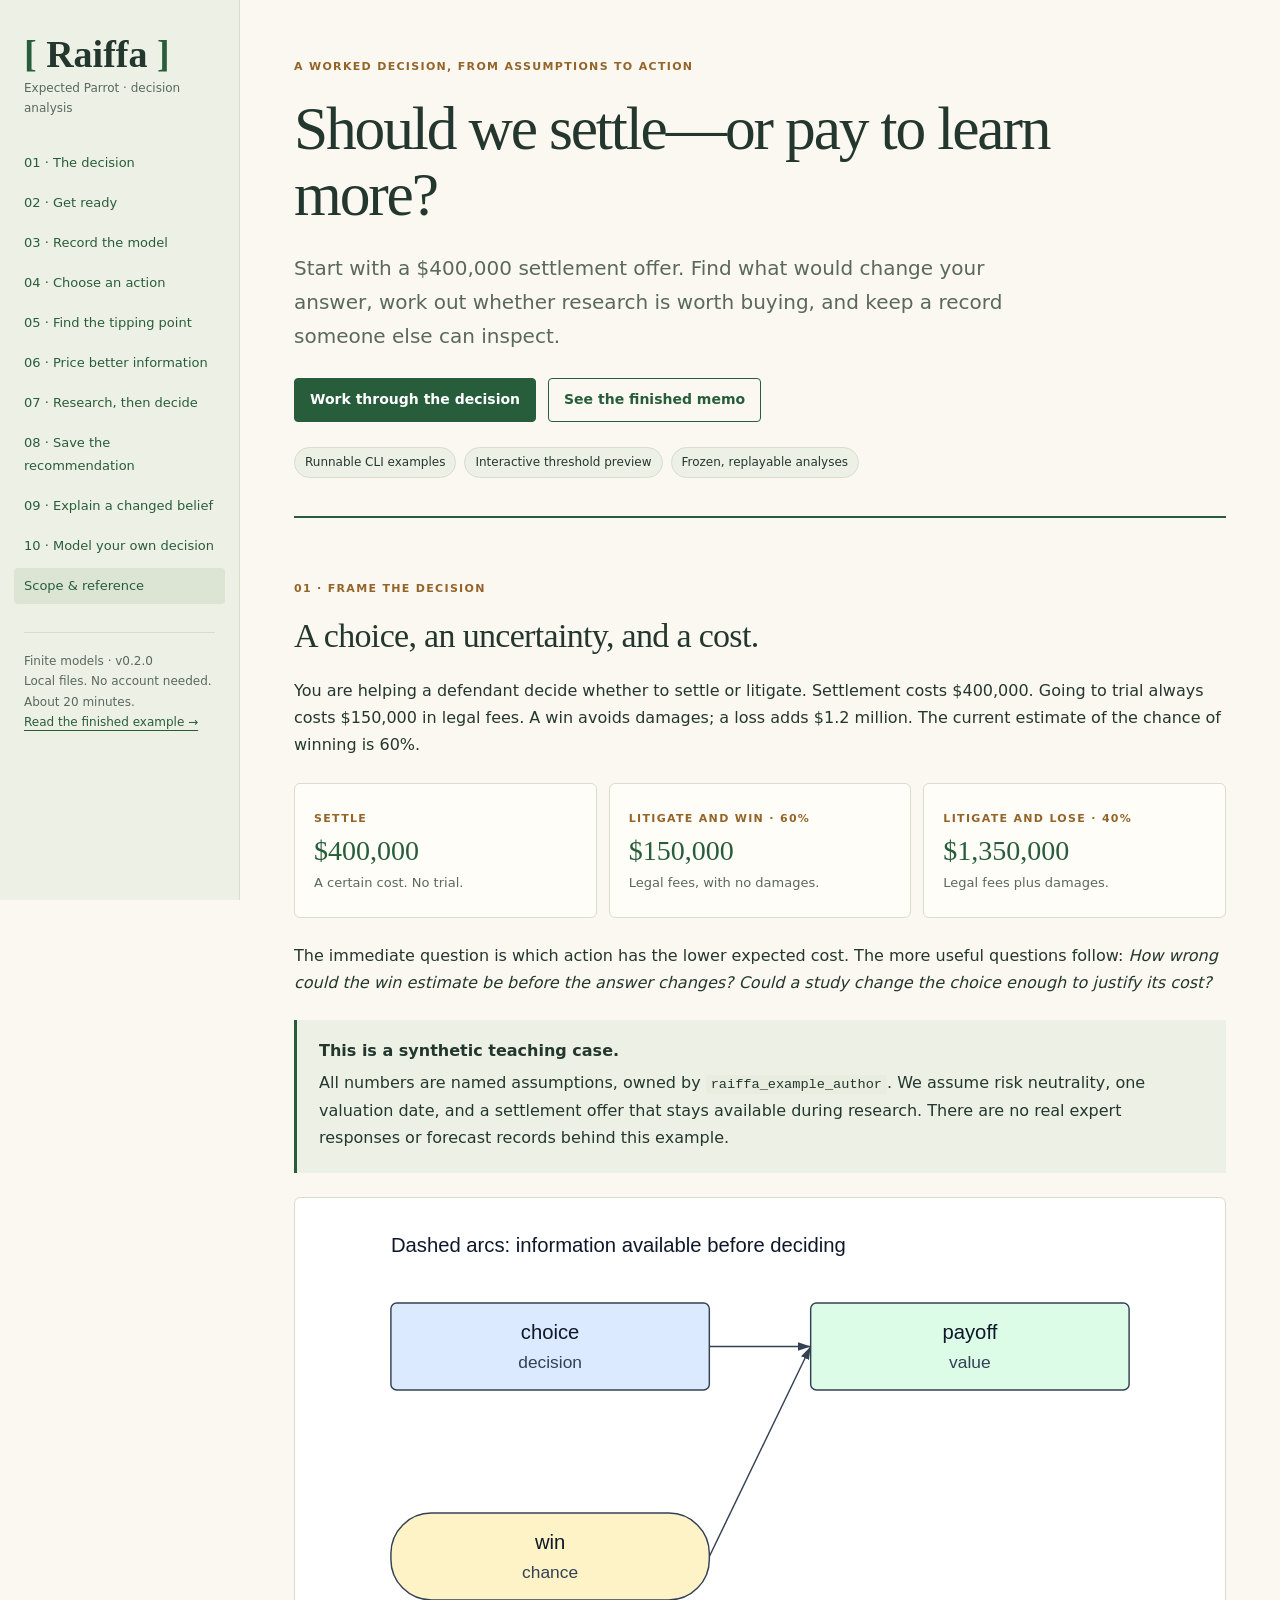
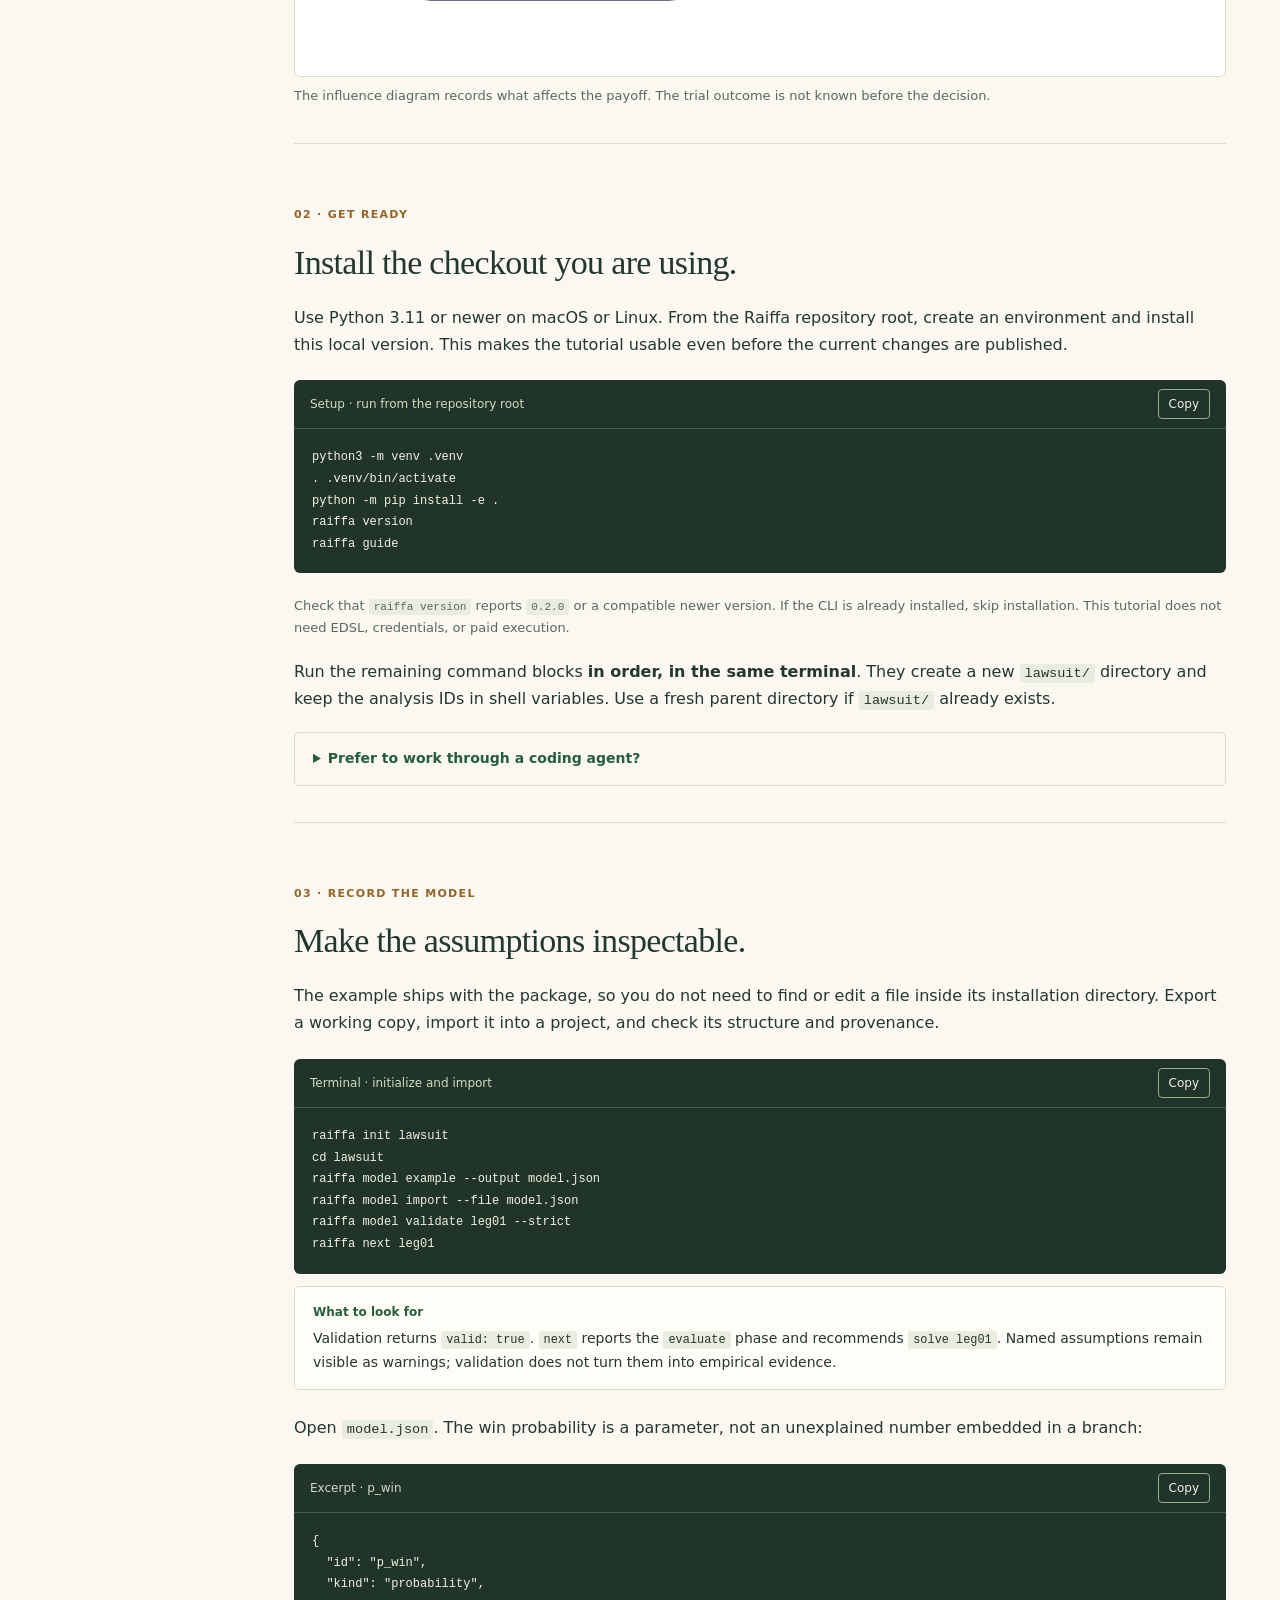
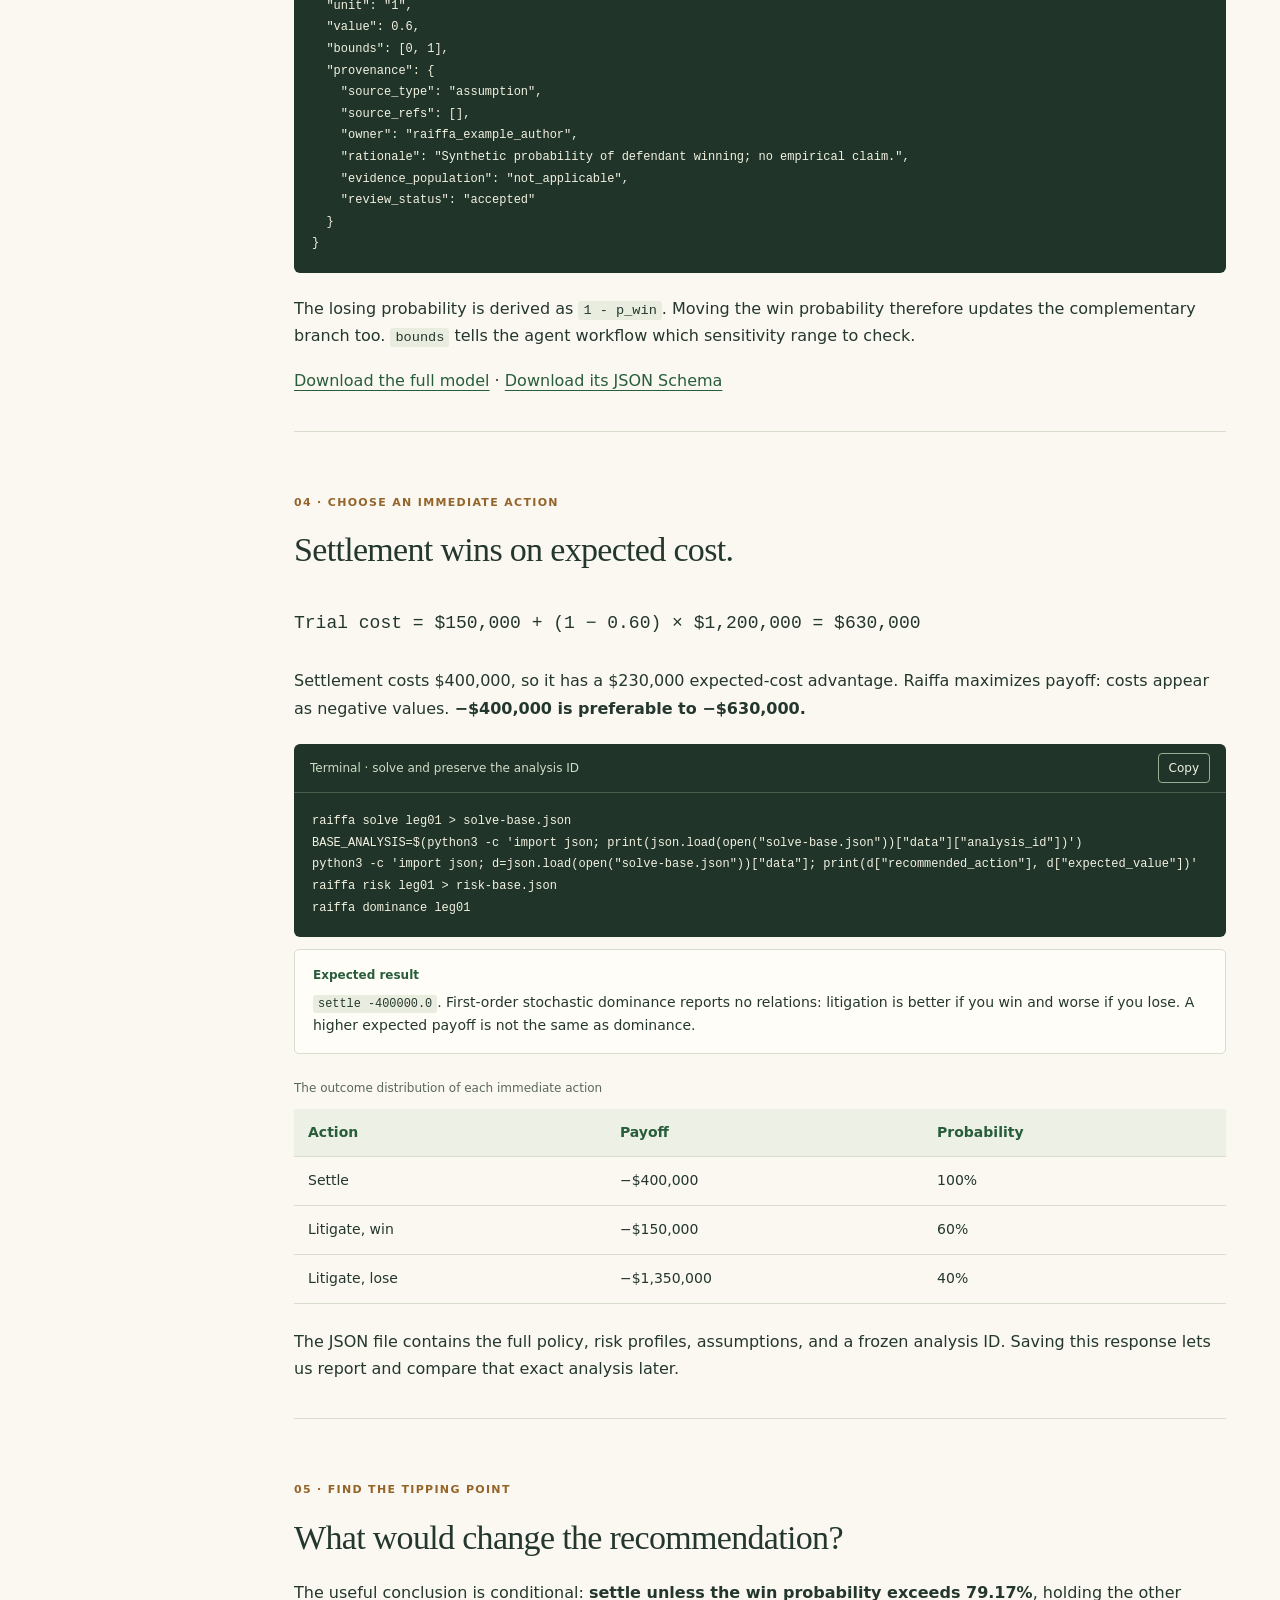
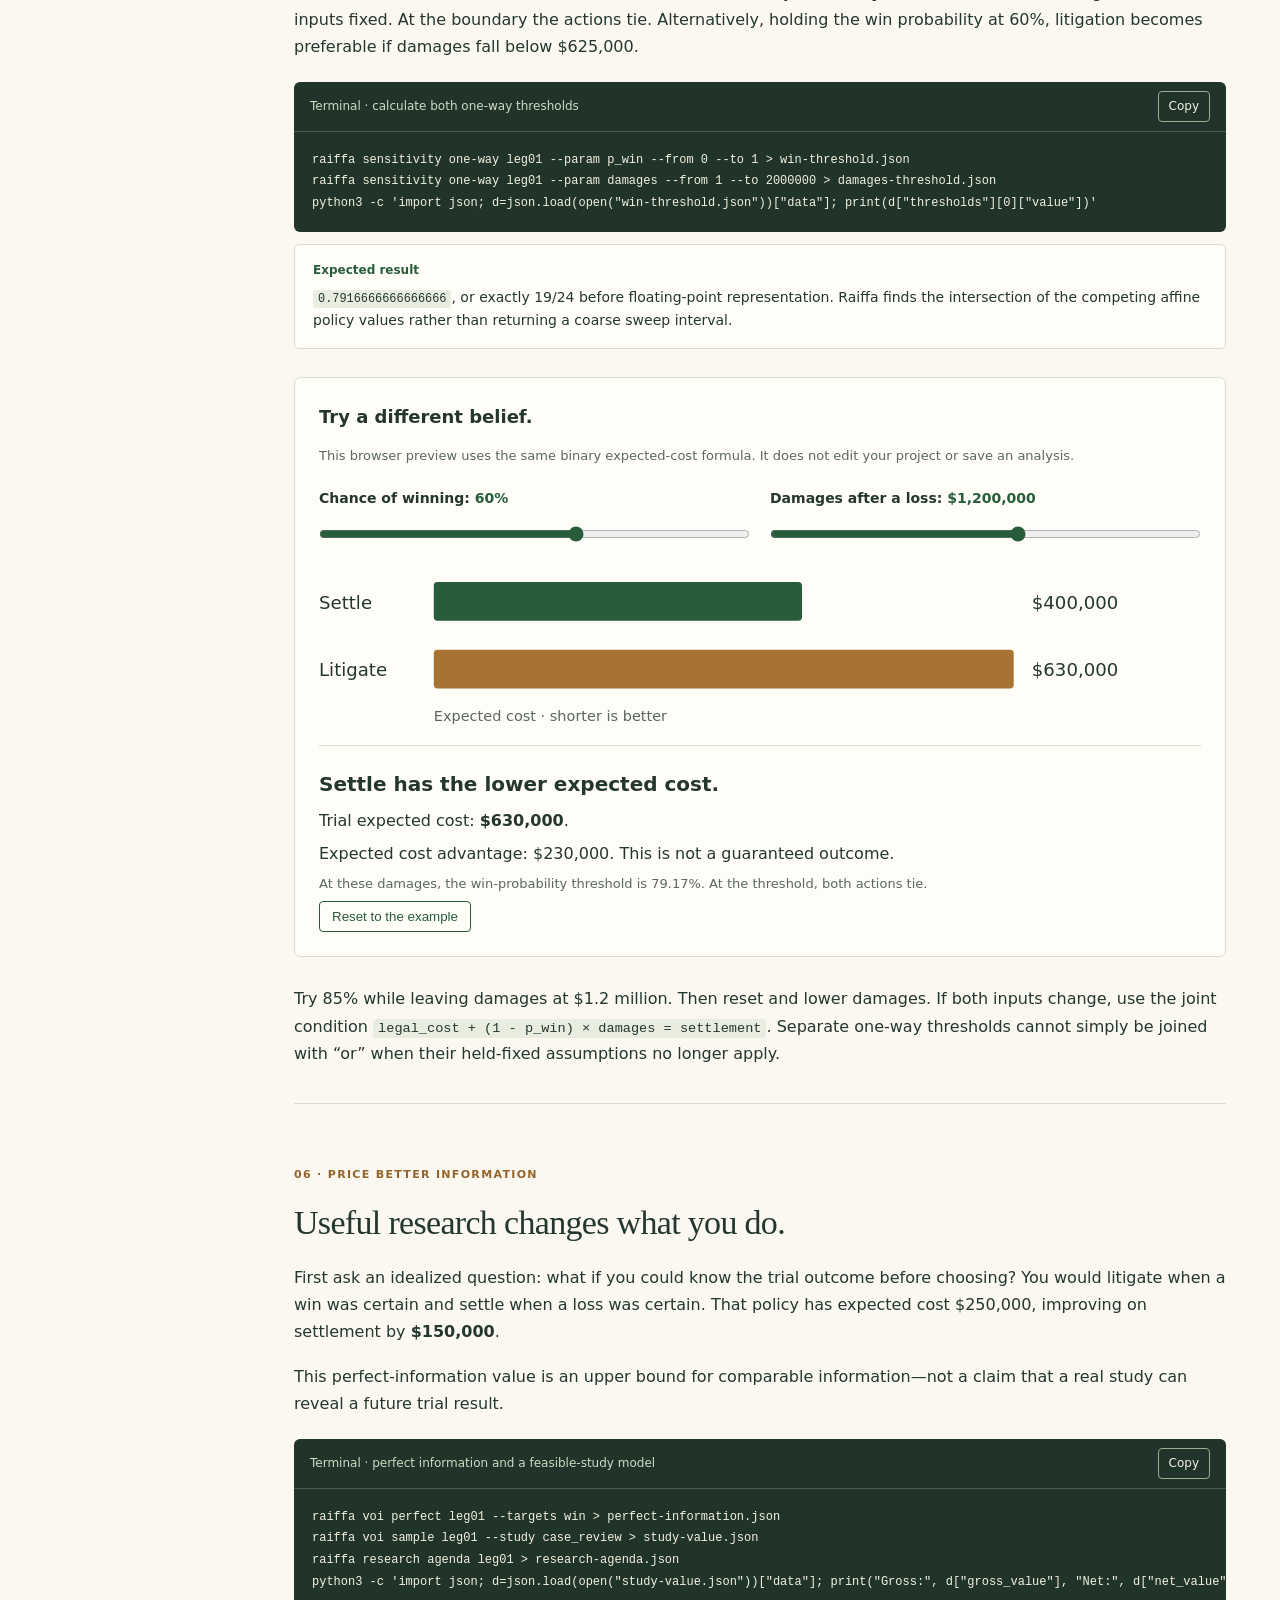
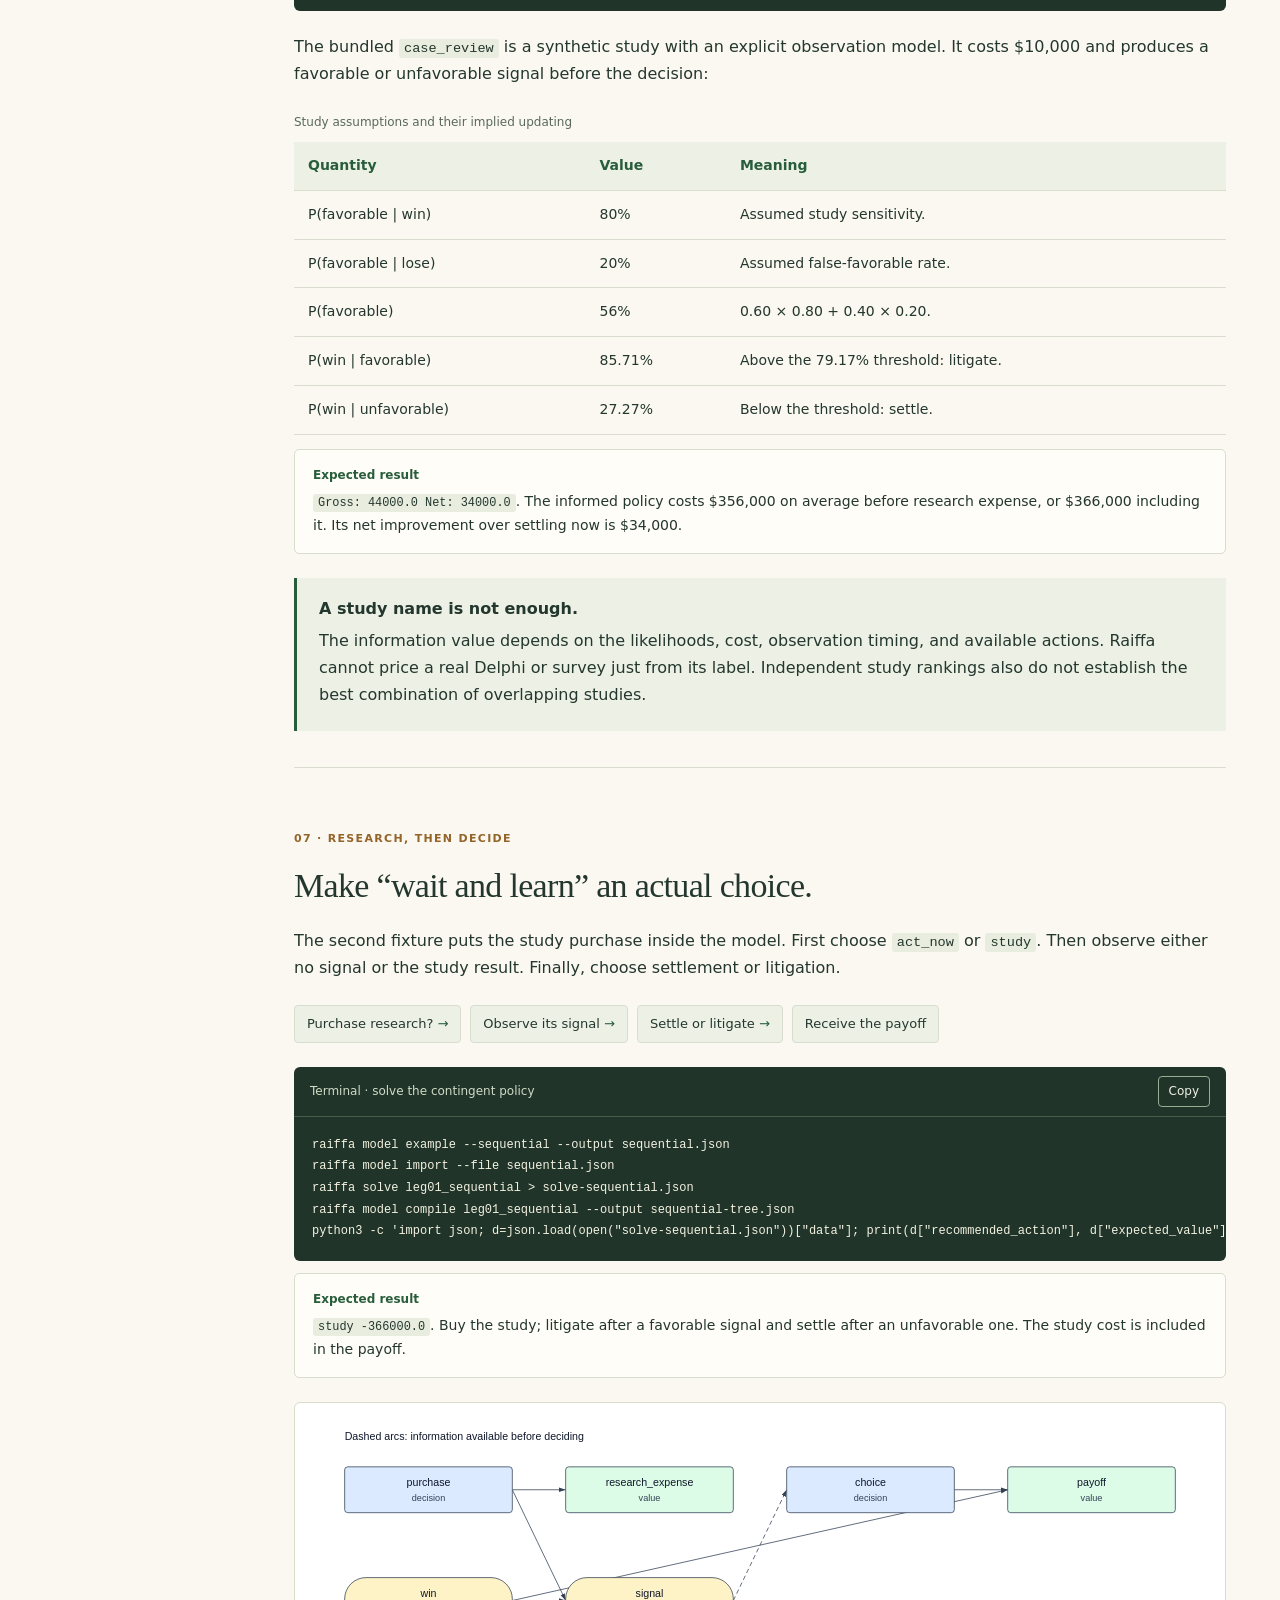
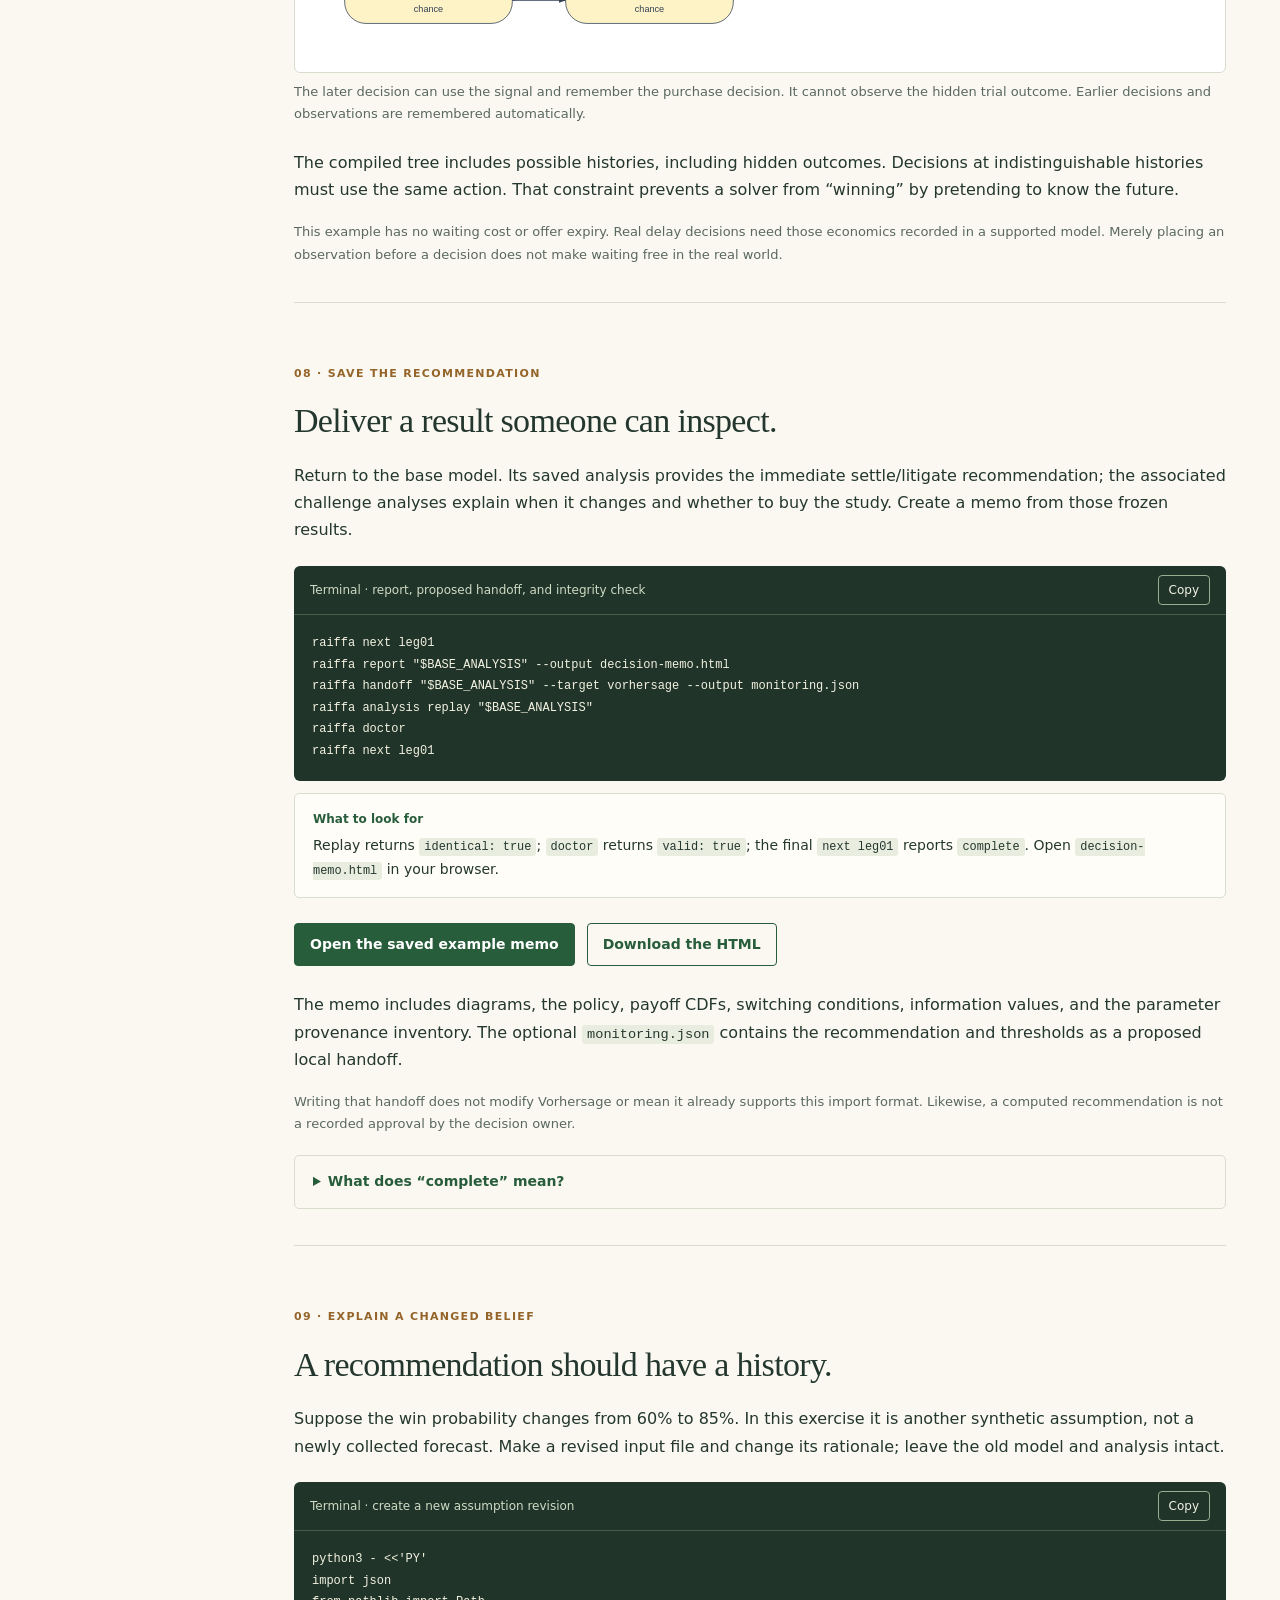
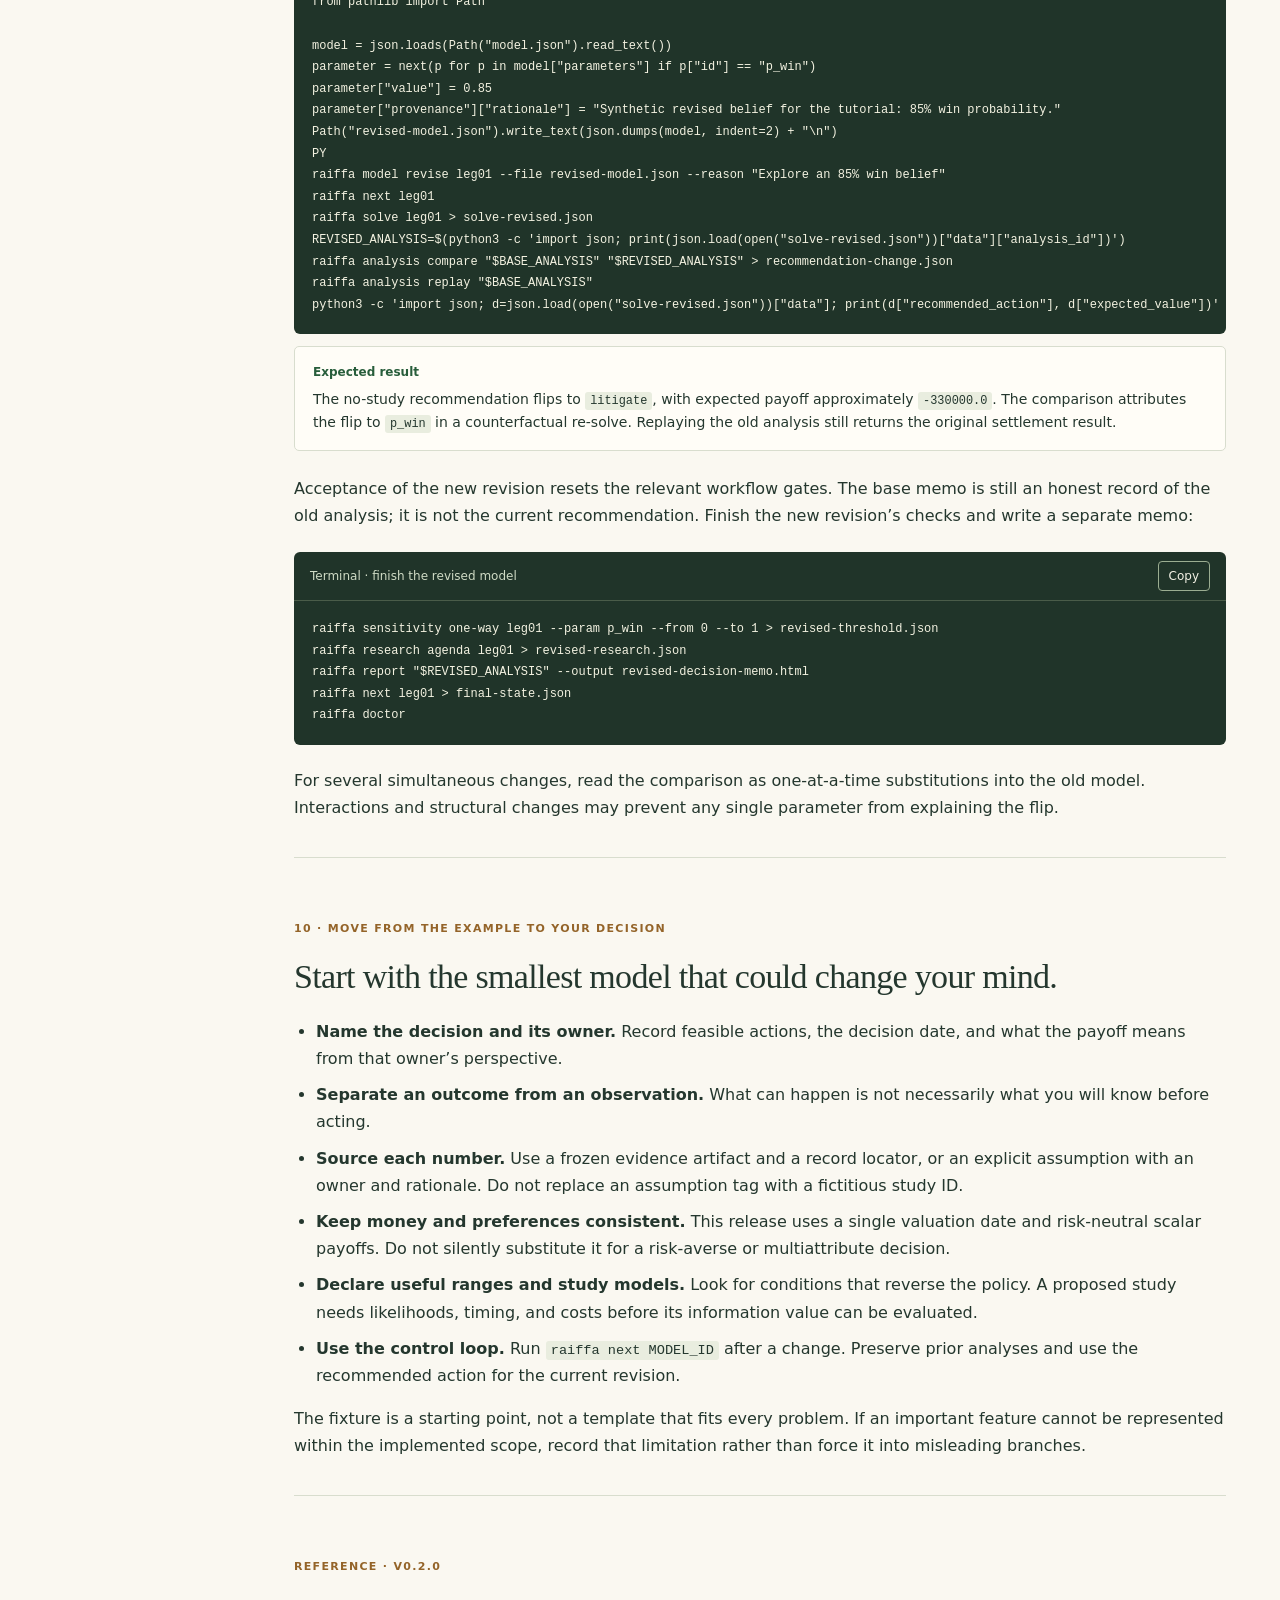
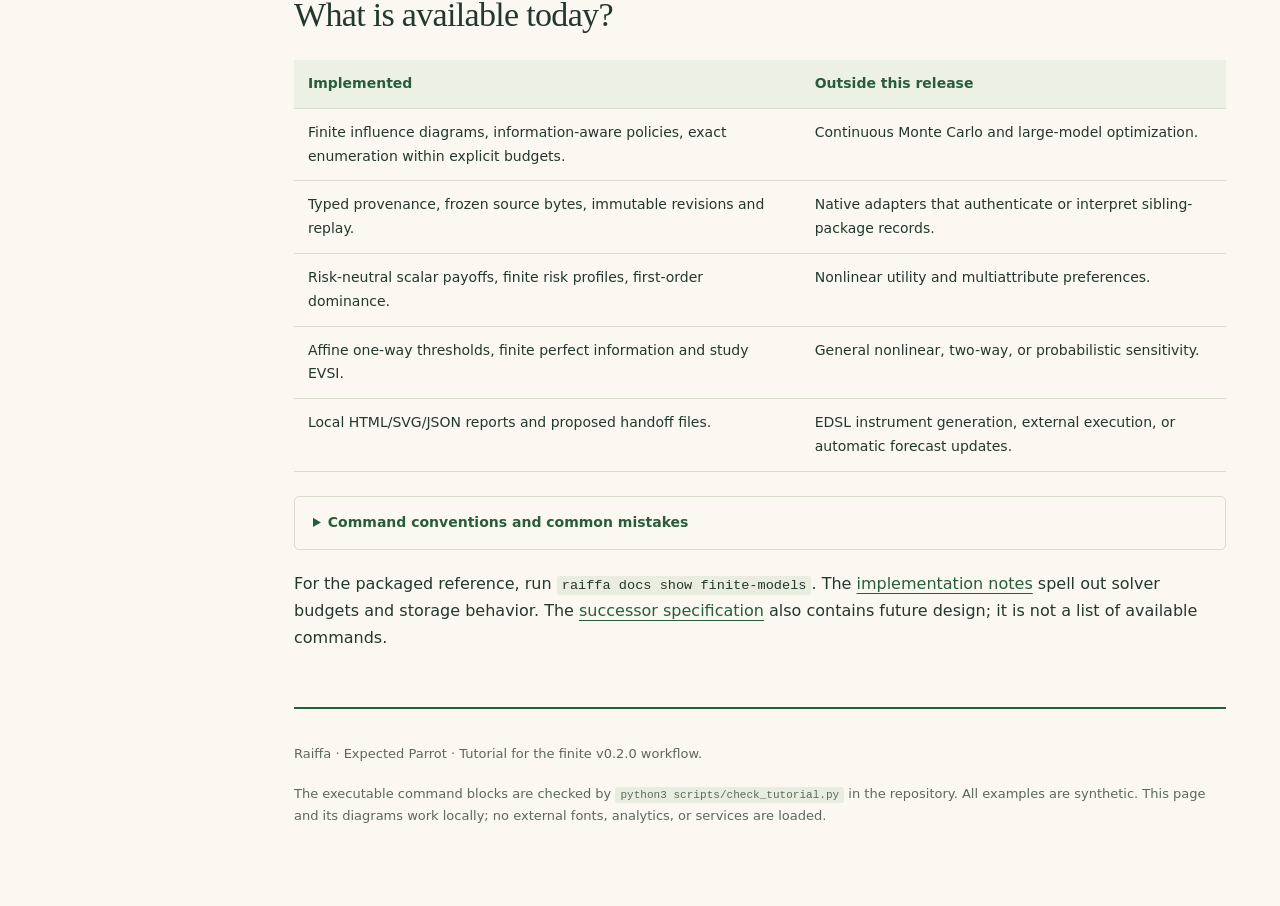
==== docs/index.html @ 4925489b "Add auditable finite decision models and interactive tutorial" ====
<!doctype html>
<html lang="en">
<head>
  <meta charset="utf-8">
  <meta name="viewport" content="width=device-width, initial-scale=1">
  <meta name="description" content="A hands-on Raiffa tutorial: model a settlement decision, find switching thresholds, value a study, and preserve an auditable decision memo.">
  <meta name="color-scheme" content="light">
  <title>Raiffa — From a belief to a defensible decision</title>
  <link rel="stylesheet" href="assets/tutorial.css">
  <script src="assets/tutorial.js" defer></script>
</head>
<body>
<a class="skip" href="#main">Skip to the tutorial</a>
<aside>
  <a class="brand" href="#top"><span>[</span> Raiffa <span>]</span></a>
  <p class="brand-note">Expected Parrot · decision analysis</p>
  <nav aria-label="Tutorial chapters">
    <a href="#case">01 · The decision</a>
    <a href="#setup">02 · Get ready</a>
    <a href="#model">03 · Record the model</a>
    <a href="#solve">04 · Choose an action</a>
    <a href="#threshold">05 · Find the tipping point</a>
    <a href="#research">06 · Price better information</a>
    <a href="#sequence">07 · Research, then decide</a>
    <a href="#memo">08 · Save the recommendation</a>
    <a href="#revise">09 · Explain a changed belief</a>
    <a href="#your-decision">10 · Model your own decision</a>
    <a href="#scope">Scope &amp; reference</a>
  </nav>
  <p class="aside-note">Finite models · v0.2.0<br>Local files. No account needed.<br>About 20 minutes.<br><a href="assets/leg01-decision.html">Read the finished example →</a></p>
</aside>
<main id="main"><article>
  <header id="top">
    <p class="eyebrow">A worked decision, from assumptions to action</p>
    <h1>Should we settle—or pay to learn more?</h1>
    <p class="lede">Start with a $400,000 settlement offer. Find what would change your answer, work out whether research is worth buying, and keep a record someone else can inspect.</p>
    <div class="actions"><a class="primary" href="#case">Work through the decision</a><a href="assets/leg01-decision.html">See the finished memo</a></div>
    <div class="badges"><span>Runnable CLI examples</span><span>Interactive threshold preview</span><span>Frozen, replayable analyses</span></div>
  </header>

  <section id="case">
    <p class="step">01 · Frame the decision</p>
    <h2>A choice, an uncertainty, and a cost.</h2>
    <p>You are helping a defendant decide whether to settle or litigate. Settlement costs $400,000. Going to trial always costs $150,000 in legal fees. A win avoids damages; a loss adds $1.2 million. The current estimate of the chance of winning is 60%.</p>
    <div class="cards">
      <div class="card"><span class="eyebrow">Settle</span><strong class="amount">$400,000</strong><p>A certain cost. No trial.</p></div>
      <div class="card"><span class="eyebrow">Litigate and win · 60%</span><strong class="amount">$150,000</strong><p>Legal fees, with no damages.</p></div>
      <div class="card"><span class="eyebrow">Litigate and lose · 40%</span><strong class="amount">$1,350,000</strong><p>Legal fees plus damages.</p></div>
    </div>
    <p>The immediate question is which action has the lower expected cost. The more useful questions follow: <em>How wrong could the win estimate be before the answer changes? Could a study change the choice enough to justify its cost?</em></p>
    <div class="callout"><strong>This is a synthetic teaching case.</strong><p>All numbers are named assumptions, owned by <code>raiffa_example_author</code>. We assume risk neutrality, one valuation date, and a settlement offer that stays available during research. There are no real expert responses or forecast records behind this example.</p></div>
    <figure><img src="assets/leg01-model.svg" alt="The choice and the uncertain trial outcome both determine the payoff. There is no information arc from the trial outcome into the choice."><figcaption>The influence diagram records what affects the payoff. The trial outcome is not known before the decision.</figcaption></figure>
  </section>

  <section id="setup">
    <p class="step">02 · Get ready</p>
    <h2>Install the checkout you are using.</h2>
    <p>Use Python 3.11 or newer on macOS or Linux. From the Raiffa repository root, create an environment and install this local version. This makes the tutorial usable even before the current changes are published.</p>
    <div class="terminal"><div class="terminal-head"><span>Setup · run from the repository root</span><button class="copy" type="button">Copy</button></div><pre><code>python3 -m venv .venv
. .venv/bin/activate
python -m pip install -e .
raiffa version
raiffa guide</code></pre></div>
    <p class="small">Check that <code>raiffa version</code> reports <code>0.2.0</code> or a compatible newer version. If the CLI is already installed, skip installation. This tutorial does not need EDSL, credentials, or paid execution.</p>
    <p>Run the remaining command blocks <strong>in order, in the same terminal</strong>. They create a new <code>lawsuit/</code> directory and keep the analysis IDs in shell variables. Use a fresh parent directory if <code>lawsuit/</code> already exists.</p>
    <details><summary>Prefer to work through a coding agent?</summary><p>Give the agent this prompt. Keep the walkthrough open to inspect its decisions.</p>
      <div class="terminal"><div class="terminal-head"><span>Agent prompt</span><button class="copy" type="button">Copy</button></div><pre><code>Use this local Raiffa checkout to work through the synthetic LEG-01 tutorial.
Install the package, run raiffa guide, and use raiffa next after each stage.
Use the bundled model example; preserve its named-assumption provenance.
Explain the settlement decision, the win-probability threshold, and the value
of the declared study. Then evaluate the sequential study-purchase model.
Save the decision memo. Change the base win probability to 0.85 in a new
revision, compare the analyses, and replay the old result.
Keep all work local. Do not invent evidence or mark the recommendation as
an approved human decision.</code></pre></div>
    </details>
  </section>

  <section id="model">
    <p class="step">03 · Record the model</p>
    <h2>Make the assumptions inspectable.</h2>
    <p>The example ships with the package, so you do not need to find or edit a file inside its installation directory. Export a working copy, import it into a project, and check its structure and provenance.</p>
    <div class="terminal"><div class="terminal-head"><span>Terminal · initialize and import</span><button class="copy" type="button">Copy</button></div><pre><code data-run="model">raiffa init lawsuit
cd lawsuit
raiffa model example --output model.json
raiffa model import --file model.json
raiffa model validate leg01 --strict
raiffa next leg01</code></pre></div>
    <div class="expected"><strong>What to look for</strong><p>Validation returns <code>valid: true</code>. <code>next</code> reports the <code>evaluate</code> phase and recommends <code>solve leg01</code>. Named assumptions remain visible as warnings; validation does not turn them into empirical evidence.</p></div>
    <p>Open <code>model.json</code>. The win probability is a parameter, not an unexplained number embedded in a branch:</p>
    <div class="terminal"><div class="terminal-head"><span>Excerpt · p_win</span><button class="copy" type="button">Copy</button></div><pre><code>{
  "id": "p_win",
  "kind": "probability",
  "unit": "1",
  "value": 0.6,
  "bounds": [0, 1],
  "provenance": {
    "source_type": "assumption",
    "source_refs": [],
    "owner": "raiffa_example_author",
    "rationale": "Synthetic probability of defendant winning; no empirical claim.",
    "evidence_population": "not_applicable",
    "review_status": "accepted"
  }
}</code></pre></div>
    <p>The losing probability is derived as <code>1 - p_win</code>. Moving the win probability therefore updates the complementary branch too. <code>bounds</code> tells the agent workflow which sensitivity range to check.</p>
    <p><a href="assets/leg01-model.json" download>Download the full model</a> · <a href="assets/model-2.0.schema.json" download>Download its JSON Schema</a></p>
  </section>

  <section id="solve">
    <p class="step">04 · Choose an immediate action</p>
    <h2>Settlement wins on expected cost.</h2>
    <div class="formula">Trial cost = $150,000 + (1 − 0.60) × $1,200,000 = $630,000</div>
    <p>Settlement costs $400,000, so it has a $230,000 expected-cost advantage. Raiffa maximizes payoff: costs appear as negative values. <strong>−$400,000 is preferable to −$630,000.</strong></p>
    <div class="terminal"><div class="terminal-head"><span>Terminal · solve and preserve the analysis ID</span><button class="copy" type="button">Copy</button></div><pre><code data-run="solve">raiffa solve leg01 &gt; solve-base.json
BASE_ANALYSIS=$(python3 -c 'import json; print(json.load(open("solve-base.json"))["data"]["analysis_id"])')
python3 -c 'import json; d=json.load(open("solve-base.json"))["data"]; print(d["recommended_action"], d["expected_value"])'
raiffa risk leg01 &gt; risk-base.json
raiffa dominance leg01</code></pre></div>
    <div class="expected"><strong>Expected result</strong><p><code>settle -400000.0</code>. First-order stochastic dominance reports no relations: litigation is better if you win and worse if you lose. A higher expected payoff is not the same as dominance.</p></div>
    <div class="table-wrap"><table><caption>The outcome distribution of each immediate action</caption><thead><tr><th>Action</th><th>Payoff</th><th>Probability</th></tr></thead><tbody><tr><td>Settle</td><td>−$400,000</td><td>100%</td></tr><tr><td>Litigate, win</td><td>−$150,000</td><td>60%</td></tr><tr><td>Litigate, lose</td><td>−$1,350,000</td><td>40%</td></tr></tbody></table></div>
    <p>The JSON file contains the full policy, risk profiles, assumptions, and a frozen analysis ID. Saving this response lets us report and compare that exact analysis later.</p>
  </section>

  <section id="threshold">
    <p class="step">05 · Find the tipping point</p>
    <h2>What would change the recommendation?</h2>
    <p>The useful conclusion is conditional: <strong>settle unless the win probability exceeds 79.17%</strong>, holding the other inputs fixed. At the boundary the actions tie. Alternatively, holding the win probability at 60%, litigation becomes preferable if damages fall below $625,000.</p>
    <div class="terminal"><div class="terminal-head"><span>Terminal · calculate both one-way thresholds</span><button class="copy" type="button">Copy</button></div><pre><code data-run="threshold">raiffa sensitivity one-way leg01 --param p_win --from 0 --to 1 &gt; win-threshold.json
raiffa sensitivity one-way leg01 --param damages --from 1 --to 2000000 &gt; damages-threshold.json
python3 -c 'import json; d=json.load(open("win-threshold.json"))["data"]; print(d["thresholds"][0]["value"])'</code></pre></div>
    <div class="expected"><strong>Expected result</strong><p><code>0.7916666666666666</code>, or exactly 19/24 before floating-point representation. Raiffa finds the intersection of the competing affine policy values rather than returning a coarse sweep interval.</p></div>
    <div class="lab" aria-labelledby="lab-title">
      <h3 id="lab-title">Try a different belief.</h3><p class="small">This browser preview uses the same binary expected-cost formula. It does not edit your project or save an analysis.</p>
      <div class="controls">
        <div class="control"><label for="win-probability">Chance of winning: <output id="probability-value" for="win-probability">60%</output></label><input id="win-probability" type="range" min="0" max="100" step="1" value="60"></div>
        <div class="control"><label for="damages">Damages after a loss: <output id="damages-value" for="damages">$1,200,000</output></label><input id="damages" type="range" min="100" max="2000" step="25" value="1200"></div>
      </div>
      <svg class="mini-chart" viewBox="0 0 730 130" role="img" aria-label="Expected costs of settlement and litigation">
        <text x="0" y="32" fill="#24372e" font-size="15">Settle</text><rect id="settle-bar" x="95" y="10" width="304.762" height="32" rx="3" fill="#285d3b"></rect><text x="590" y="32" fill="#24372e" font-size="15">$400,000</text>
        <text x="0" y="88" fill="#24372e" font-size="15">Litigate</text><rect id="trial-bar" x="95" y="66" width="480" height="32" rx="3" fill="#a67332"></rect><text id="trial-bar-label" x="590" y="88" fill="#24372e" font-size="15">$630,000</text>
        <text x="95" y="125" fill="#5a685e" font-size="12">Expected cost · shorter is better</text>
      </svg>
      <div class="lab-result" aria-live="polite"><p class="recommendation" id="live-recommendation">Settle has the lower expected cost.</p><p>Trial expected cost: <strong id="trial-cost">$630,000</strong>.</p><p id="live-gap">Expected cost advantage: $230,000. This is not a guaranteed outcome.</p><p class="small" id="live-threshold">At these damages, the win-probability threshold is 79.17%.</p></div>
      <button class="reset" id="reset-comparison" type="button">Reset to the example</button>
      <noscript><p>The preview needs JavaScript; the commands and calculations in this tutorial work without it.</p></noscript>
    </div>
    <p>Try 85% while leaving damages at $1.2 million. Then reset and lower damages. If both inputs change, use the joint condition <code>legal_cost + (1 - p_win) × damages = settlement</code>. Separate one-way thresholds cannot simply be joined with “or” when their held-fixed assumptions no longer apply.</p>
  </section>

  <section id="research">
    <p class="step">06 · Price better information</p>
    <h2>Useful research changes what you do.</h2>
    <p>First ask an idealized question: what if you could know the trial outcome before choosing? You would litigate when a win was certain and settle when a loss was certain. That policy has expected cost $250,000, improving on settlement by <strong>$150,000</strong>.</p>
    <p>This perfect-information value is an upper bound for comparable information—not a claim that a real study can reveal a future trial result.</p>
    <div class="terminal"><div class="terminal-head"><span>Terminal · perfect information and a feasible-study model</span><button class="copy" type="button">Copy</button></div><pre><code data-run="research">raiffa voi perfect leg01 --targets win &gt; perfect-information.json
raiffa voi sample leg01 --study case_review &gt; study-value.json
raiffa research agenda leg01 &gt; research-agenda.json
python3 -c 'import json; d=json.load(open("study-value.json"))["data"]; print("Gross:", d["gross_value"], "Net:", d["net_value"])'</code></pre></div>
    <p>The bundled <code>case_review</code> is a synthetic study with an explicit observation model. It costs $10,000 and produces a favorable or unfavorable signal before the decision:</p>
    <div class="table-wrap"><table><caption>Study assumptions and their implied updating</caption><thead><tr><th>Quantity</th><th>Value</th><th>Meaning</th></tr></thead><tbody><tr><td>P(favorable | win)</td><td>80%</td><td>Assumed study sensitivity.</td></tr><tr><td>P(favorable | lose)</td><td>20%</td><td>Assumed false-favorable rate.</td></tr><tr><td>P(favorable)</td><td>56%</td><td>0.60 × 0.80 + 0.40 × 0.20.</td></tr><tr><td>P(win | favorable)</td><td>85.71%</td><td>Above the 79.17% threshold: litigate.</td></tr><tr><td>P(win | unfavorable)</td><td>27.27%</td><td>Below the threshold: settle.</td></tr></tbody></table></div>
    <div class="expected"><strong>Expected result</strong><p><code>Gross: 44000.0 Net: 34000.0</code>. The informed policy costs $356,000 on average before research expense, or $366,000 including it. Its net improvement over settling now is $34,000.</p></div>
    <div class="callout"><strong>A study name is not enough.</strong><p>The information value depends on the likelihoods, cost, observation timing, and available actions. Raiffa cannot price a real Delphi or survey just from its label. Independent study rankings also do not establish the best combination of overlapping studies.</p></div>
  </section>

  <section id="sequence">
    <p class="step">07 · Research, then decide</p>
    <h2>Make “wait and learn” an actual choice.</h2>
    <p>The second fixture puts the study purchase inside the model. First choose <code>act_now</code> or <code>study</code>. Then observe either no signal or the study result. Finally, choose settlement or litigation.</p>
    <ol class="route" aria-label="Sequential decision"><li>Purchase research?</li><li>Observe its signal</li><li>Settle or litigate</li><li>Receive the payoff</li></ol>
    <div class="terminal"><div class="terminal-head"><span>Terminal · solve the contingent policy</span><button class="copy" type="button">Copy</button></div><pre><code data-run="sequence">raiffa model example --sequential --output sequential.json
raiffa model import --file sequential.json
raiffa solve leg01_sequential &gt; solve-sequential.json
raiffa model compile leg01_sequential --output sequential-tree.json
python3 -c 'import json; d=json.load(open("solve-sequential.json"))["data"]; print(d["recommended_action"], d["expected_value"])'</code></pre></div>
    <div class="expected"><strong>Expected result</strong><p><code>study -366000.0</code>. Buy the study; litigate after a favorable signal and settle after an unfavorable one. The study cost is included in the payoff.</p></div>
    <figure><img src="assets/leg01-sequential.svg" alt="The purchase decision and hidden trial outcome determine the signal. A dashed information arc reveals the signal before the later choice. Research expense contributes to the objective."><figcaption>The later decision can use the signal and remember the purchase decision. It cannot observe the hidden trial outcome. Earlier decisions and observations are remembered automatically.</figcaption></figure>
    <p>The compiled tree includes possible histories, including hidden outcomes. Decisions at indistinguishable histories must use the same action. That constraint prevents a solver from “winning” by pretending to know the future.</p>
    <p class="small">This example has no waiting cost or offer expiry. Real delay decisions need those economics recorded in a supported model. Merely placing an observation before a decision does not make waiting free in the real world.</p>
  </section>

  <section id="memo">
    <p class="step">08 · Save the recommendation</p>
    <h2>Deliver a result someone can inspect.</h2>
    <p>Return to the base model. Its saved analysis provides the immediate settle/litigate recommendation; the associated challenge analyses explain when it changes and whether to buy the study. Create a memo from those frozen results.</p>
    <div class="terminal"><div class="terminal-head"><span>Terminal · report, proposed handoff, and integrity check</span><button class="copy" type="button">Copy</button></div><pre><code data-run="memo">raiffa next leg01
raiffa report "$BASE_ANALYSIS" --output decision-memo.html
raiffa handoff "$BASE_ANALYSIS" --target vorhersage --output monitoring.json
raiffa analysis replay "$BASE_ANALYSIS"
raiffa doctor
raiffa next leg01</code></pre></div>
    <div class="expected"><strong>What to look for</strong><p>Replay returns <code>identical: true</code>; <code>doctor</code> returns <code>valid: true</code>; the final <code>next leg01</code> reports <code>complete</code>. Open <code>decision-memo.html</code> in your browser.</p></div>
    <div class="actions"><a class="primary" href="assets/leg01-decision.html">Open the saved example memo</a><a href="assets/leg01-decision.html" download>Download the HTML</a></div>
    <p>The memo includes diagrams, the policy, payoff CDFs, switching conditions, information values, and the parameter provenance inventory. The optional <code>monitoring.json</code> contains the recommendation and thresholds as a proposed local handoff.</p>
    <p class="small">Writing that handoff does not modify Vorhersage or mean it already supports this import format. Likewise, a computed recommendation is not a recorded approval by the decision owner.</p>
    <details><summary>What does “complete” mean?</summary><p>For the selected finite workflow: a valid current model, accepted provenance or disclosed assumptions, a current solve, sensitivity over declared parameter bounds, an agenda for declared studies, and a current HTML memo. It is not a certification that every uncertainty has been researched or that every capability in the long-term spec exists.</p></details>
  </section>

  <section id="revise">
    <p class="step">09 · Explain a changed belief</p>
    <h2>A recommendation should have a history.</h2>
    <p>Suppose the win probability changes from 60% to 85%. In this exercise it is another synthetic assumption, not a newly collected forecast. Make a revised input file and change its rationale; leave the old model and analysis intact.</p>
    <div class="terminal"><div class="terminal-head"><span>Terminal · create a new assumption revision</span><button class="copy" type="button">Copy</button></div><pre><code data-run="revise">python3 - &lt;&lt;'PY'
import json
from pathlib import Path

model = json.loads(Path("model.json").read_text())
parameter = next(p for p in model["parameters"] if p["id"] == "p_win")
parameter["value"] = 0.85
parameter["provenance"]["rationale"] = "Synthetic revised belief for the tutorial: 85% win probability."
Path("revised-model.json").write_text(json.dumps(model, indent=2) + "\n")
PY
raiffa model revise leg01 --file revised-model.json --reason "Explore an 85% win belief"
raiffa next leg01
raiffa solve leg01 &gt; solve-revised.json
REVISED_ANALYSIS=$(python3 -c 'import json; print(json.load(open("solve-revised.json"))["data"]["analysis_id"])')
raiffa analysis compare "$BASE_ANALYSIS" "$REVISED_ANALYSIS" &gt; recommendation-change.json
raiffa analysis replay "$BASE_ANALYSIS"
python3 -c 'import json; d=json.load(open("solve-revised.json"))["data"]; print(d["recommended_action"], d["expected_value"])'</code></pre></div>
    <div class="expected"><strong>Expected result</strong><p>The no-study recommendation flips to <code>litigate</code>, with expected payoff approximately <code>-330000.0</code>. The comparison attributes the flip to <code>p_win</code> in a counterfactual re-solve. Replaying the old analysis still returns the original settlement result.</p></div>
    <p>Acceptance of the new revision resets the relevant workflow gates. The base memo is still an honest record of the old analysis; it is not the current recommendation. Finish the new revision’s checks and write a separate memo:</p>
    <div class="terminal"><div class="terminal-head"><span>Terminal · finish the revised model</span><button class="copy" type="button">Copy</button></div><pre><code data-run="finish">raiffa sensitivity one-way leg01 --param p_win --from 0 --to 1 &gt; revised-threshold.json
raiffa research agenda leg01 &gt; revised-research.json
raiffa report "$REVISED_ANALYSIS" --output revised-decision-memo.html
raiffa next leg01 &gt; final-state.json
raiffa doctor</code></pre></div>
    <p>For several simultaneous changes, read the comparison as one-at-a-time substitutions into the old model. Interactions and structural changes may prevent any single parameter from explaining the flip.</p>
  </section>

  <section id="your-decision">
    <p class="step">10 · Move from the example to your decision</p>
    <h2>Start with the smallest model that could change your mind.</h2>
    <ul class="inline-list">
      <li><strong>Name the decision and its owner.</strong> Record feasible actions, the decision date, and what the payoff means from that owner’s perspective.</li>
      <li><strong>Separate an outcome from an observation.</strong> What can happen is not necessarily what you will know before acting.</li>
      <li><strong>Source each number.</strong> Use a frozen evidence artifact and a record locator, or an explicit assumption with an owner and rationale. Do not replace an assumption tag with a fictitious study ID.</li>
      <li><strong>Keep money and preferences consistent.</strong> This release uses a single valuation date and risk-neutral scalar payoffs. Do not silently substitute it for a risk-averse or multiattribute decision.</li>
      <li><strong>Declare useful ranges and study models.</strong> Look for conditions that reverse the policy. A proposed study needs likelihoods, timing, and costs before its information value can be evaluated.</li>
      <li><strong>Use the control loop.</strong> Run <code>raiffa next MODEL_ID</code> after a change. Preserve prior analyses and use the recommended action for the current revision.</li>
    </ul>
    <p>The fixture is a starting point, not a template that fits every problem. If an important feature cannot be represented within the implemented scope, record that limitation rather than force it into misleading branches.</p>
  </section>

  <section id="scope">
    <p class="step">Reference · v0.2.0</p>
    <h2>What is available today?</h2>
    <div class="table-wrap"><table><thead><tr><th>Implemented</th><th>Outside this release</th></tr></thead><tbody><tr><td>Finite influence diagrams, information-aware policies, exact enumeration within explicit budgets.</td><td>Continuous Monte Carlo and large-model optimization.</td></tr><tr><td>Typed provenance, frozen source bytes, immutable revisions and replay.</td><td>Native adapters that authenticate or interpret sibling-package records.</td></tr><tr><td>Risk-neutral scalar payoffs, finite risk profiles, first-order dominance.</td><td>Nonlinear utility and multiattribute preferences.</td></tr><tr><td>Affine one-way thresholds, finite perfect information and study EVSI.</td><td>General nonlinear, two-way, or probabilistic sensitivity.</td></tr><tr><td>Local HTML/SVG/JSON reports and proposed handoff files.</td><td>EDSL instrument generation, external execution, or automatic forecast updates.</td></tr></tbody></table></div>
    <details><summary>Command conventions and common mistakes</summary><ul class="inline-list"><li>JSON is the default. Save machine-readable responses without <code>--human</code>; application data is inside <code>data</code>.</li><li>When working outside a project, put the global flag first: <code>raiffa --project lawsuit solve leg01</code>.</li><li>Model IDs are explicit: <code>solve leg01</code>, not bare <code>solve</code>.</li><li>After importing both examples, use <code>next leg01</code> or <code>next leg01_sequential</code> to select the intended model.</li><li>Do not edit files inside <code>.raiffa/</code>. Revise an exported input and use <code>model revise</code>.</li><li><code>solve --exploratory</code> does not satisfy the normal workflow’s completion gate.</li><li>If shell variables were lost in a new terminal, recover IDs from the saved response files using the extraction commands above.</li></ul></details>
    <p>For the packaged reference, run <code>raiffa docs show finite-models</code>. The <a href="finite-models.md">implementation notes</a> spell out solver budgets and storage behavior. The <a href="spec-v2.md">successor specification</a> also contains future design; it is not a list of available commands.</p>
  </section>
  <footer><p>Raiffa · Expected Parrot · Tutorial for the finite v0.2.0 workflow.</p><p>The executable command blocks are checked by <code>python3 scripts/check_tutorial.py</code> in the repository. All examples are synthetic. This page and its diagrams work locally; no external fonts, analytics, or services are loaded.</p></footer>
</article></main>
<div id="copy-status" class="sr-only" role="status" aria-live="polite"></div>
</body>
</html>
---- docs/assets/tutorial.css ----
:root{--paper:#faf8f1;--ink:#24372e;--muted:#5a685e;--green:#285d3b;--soft:#edf1e5;--line:#d8ddce;--gold:#946429;--code:#203429}
*{box-sizing:border-box}html{scroll-behavior:smooth;scroll-padding-top:28px}body{margin:0;background:var(--paper);color:var(--ink);font:16px/1.7 system-ui,-apple-system,BlinkMacSystemFont,"Segoe UI",sans-serif}a{color:var(--green);text-underline-offset:4px}:focus-visible{outline:3px solid var(--gold);outline-offset:4px}.skip{position:fixed;z-index:20;top:8px;left:8px;padding:10px;background:white;transform:translateY(-180%)}.skip:focus{transform:none}aside{position:fixed;inset:0 auto 0 0;width:240px;padding:32px 24px;overflow:auto;background:var(--soft);border-right:1px solid var(--line)}.brand{font:600 38px Georgia,serif;text-decoration:none;color:var(--ink)}.brand span{color:var(--green)}.brand-note{font-size:12px;color:var(--muted);margin:2px 0 26px}.eyebrow,.step{font-size:11px;font-weight:750;letter-spacing:.12em;text-transform:uppercase;color:var(--gold)}nav a{display:block;margin:4px -10px;padding:7px 10px;border-radius:4px;font-size:13px;text-decoration:none}nav a:hover,nav a[aria-current=location]{background:#dce5d3}.aside-note{margin-top:28px;padding-top:18px;border-top:1px solid var(--line);font-size:12px;color:var(--muted)}main{margin-left:240px}article{max-width:1090px;margin:auto;padding:46px 54px 60px;min-width:0}header{padding-bottom:38px;border-bottom:2px solid var(--green)}h1{font:500 clamp(38px,4.8vw,64px)/1.08 Georgia,serif;letter-spacing:-.035em;margin:18px 0 24px;max-width:830px}h2{font:500 34px/1.2 Georgia,serif;letter-spacing:-.02em;margin:8px 0 20px}h3{font-size:18px;margin:28px 0 10px}.lede{font-size:20px;color:var(--muted);max-width:760px}p{margin:12px 0 18px}.actions{display:flex;flex-wrap:wrap;gap:12px;margin:25px 0}.actions a{padding:9px 15px;border:1px solid var(--green);border-radius:4px;font-size:14px;font-weight:650;text-decoration:none}.actions a.primary{background:var(--green);color:white}.badges{display:flex;gap:8px;flex-wrap:wrap}.badges span{border:1px solid var(--line);background:var(--soft);font-size:12px;padding:4px 10px;border-radius:20px}section{padding-top:50px}section+section{margin-top:36px;border-top:1px solid var(--line)}.cards{display:grid;grid-template-columns:repeat(3,1fr);gap:12px;margin:24px 0}.card{background:#fffdf7;border:1px solid var(--line);border-radius:6px;padding:19px;min-width:0}.card .amount{display:block;font:500 28px Georgia,serif;color:var(--green);margin:5px 0}.card p{font-size:13px;color:var(--muted);margin:4px 0}.callout{margin:24px 0;padding:17px 22px;background:var(--soft);border-left:3px solid var(--green)}.callout p{margin:5px 0}.small,figcaption{font-size:13px;color:var(--muted)}figure{margin:24px 0}figure img{display:block;width:100%;max-height:480px;border:1px solid var(--line);border-radius:6px;background:white;padding:18px;object-fit:contain}figcaption{padding-top:8px}code{padding:2px 5px;border-radius:3px;background:#e9eddf;font:.85em ui-monospace,SFMono-Regular,Consolas,monospace;overflow-wrap:anywhere}.terminal{position:relative;margin:22px 0;border-radius:6px;background:var(--code);overflow:hidden;min-width:0}.terminal-head{display:flex;align-items:center;justify-content:space-between;gap:14px;padding:9px 16px;border-bottom:1px solid #4a5c49;color:#cfdbc5;font-size:12px}.copy{border:1px solid #9bad91;border-radius:4px;background:none;color:#f2f1e4;padding:4px 10px;cursor:pointer;font:inherit}.copy:hover{background:#36513e}pre{margin:0;padding:18px;overflow:auto;color:#f3f2e1;font:12px/1.8 ui-monospace,SFMono-Regular,Consolas,monospace;tab-size:2}pre code{padding:0;background:none;color:inherit;font:inherit;overflow-wrap:normal}.expected{padding:15px 18px;border:1px solid var(--line);border-radius:5px;background:#fffdf7;margin:-10px 0 24px}.expected strong{display:block;font-size:12px;color:var(--green);margin-bottom:5px}.expected p{font-size:14px;margin:0}.table-wrap{max-width:100%;overflow-x:auto;margin:24px 0}table{width:100%;border-collapse:collapse;font-size:14px}th,td{text-align:left;vertical-align:top;padding:12px 14px;border-bottom:1px solid var(--line)}th{background:var(--soft);color:var(--green)}caption{text-align:left;color:var(--muted);font-size:12px;padding:0 0 10px}details{margin:20px 0;border:1px solid var(--line);border-radius:5px;padding:14px 18px}summary{cursor:pointer;font-size:14px;font-weight:650;color:var(--green)}details .terminal{margin-bottom:2px}.lab{margin:28px 0;padding:24px;border:1px solid var(--line);border-radius:7px;background:#fffdf7}.lab h3{margin:0 0 8px}.controls{display:grid;grid-template-columns:1fr 1fr;gap:20px;margin:20px 0}.control label{display:block;font-size:14px;font-weight:600}.control output{color:var(--green);font-variant-numeric:tabular-nums}input[type=range]{width:100%;margin:15px 0 5px;accent-color:var(--green)}.reset{border:1px solid var(--green);border-radius:4px;background:transparent;color:var(--green);padding:7px 12px;cursor:pointer}.lab-result{padding:15px 0 0;border-top:1px solid var(--line)}.lab-result p{margin:6px 0}.lab-result .recommendation{font-size:20px;font-weight:650}.formula{font:18px/1.8 ui-monospace,Consolas,monospace;padding:16px 0;overflow-x:auto}.mini-chart{width:100%;display:block;margin:18px 0}.route{display:flex;align-items:center;gap:9px;flex-wrap:wrap;padding:0;list-style:none;margin:24px 0}.route li{background:var(--soft);border:1px solid var(--line);padding:7px 12px;font-size:13px;border-radius:4px}.route li:not(:last-child)::after{content:" →";color:var(--green)}footer{margin-top:56px;padding-top:22px;border-top:2px solid var(--green);font-size:13px;color:var(--muted)}.sr-only{position:absolute;width:1px;height:1px;overflow:hidden;clip-path:inset(50%);white-space:nowrap}ul{padding-left:22px}.inline-list li{margin:9px 0}
@media(max-width:1000px){aside{width:205px;padding:25px 18px}main{margin-left:205px}article{padding:35px 30px}.cards{grid-template-columns:1fr}.card .amount{font-size:25px}}
@media(max-width:720px){aside{position:static;width:auto;border-right:0;border-bottom:1px solid var(--line);padding:20px}.brand{font-size:30px}.brand-note{margin-bottom:8px}nav{display:flex;flex-wrap:wrap;gap:4px 10px}nav a{margin:0;padding:5px;font-size:12px}.aside-note{display:none}main{margin-left:0}article{padding:28px 20px}h1{font-size:42px}h2{font-size:30px}.lede{font-size:18px}.controls{grid-template-columns:1fr}.lab{padding:18px}.terminal-head{font-size:11px}pre{font-size:11px;padding:15px}section{padding-top:35px}th,td{padding:10px;font-size:13px}}
@media(prefers-reduced-motion:reduce){html{scroll-behavior:auto}}
@media print{aside,.copy,.reset,.skip{display:none}main{margin:0}article{max-width:none;padding:0}body{background:white;font-size:11pt}section{break-inside:avoid}.terminal{border:1px solid #bbb;background:white}pre{color:black;white-space:pre-wrap}.terminal-head{color:black}.actions a{color:black}a{text-decoration:none}}
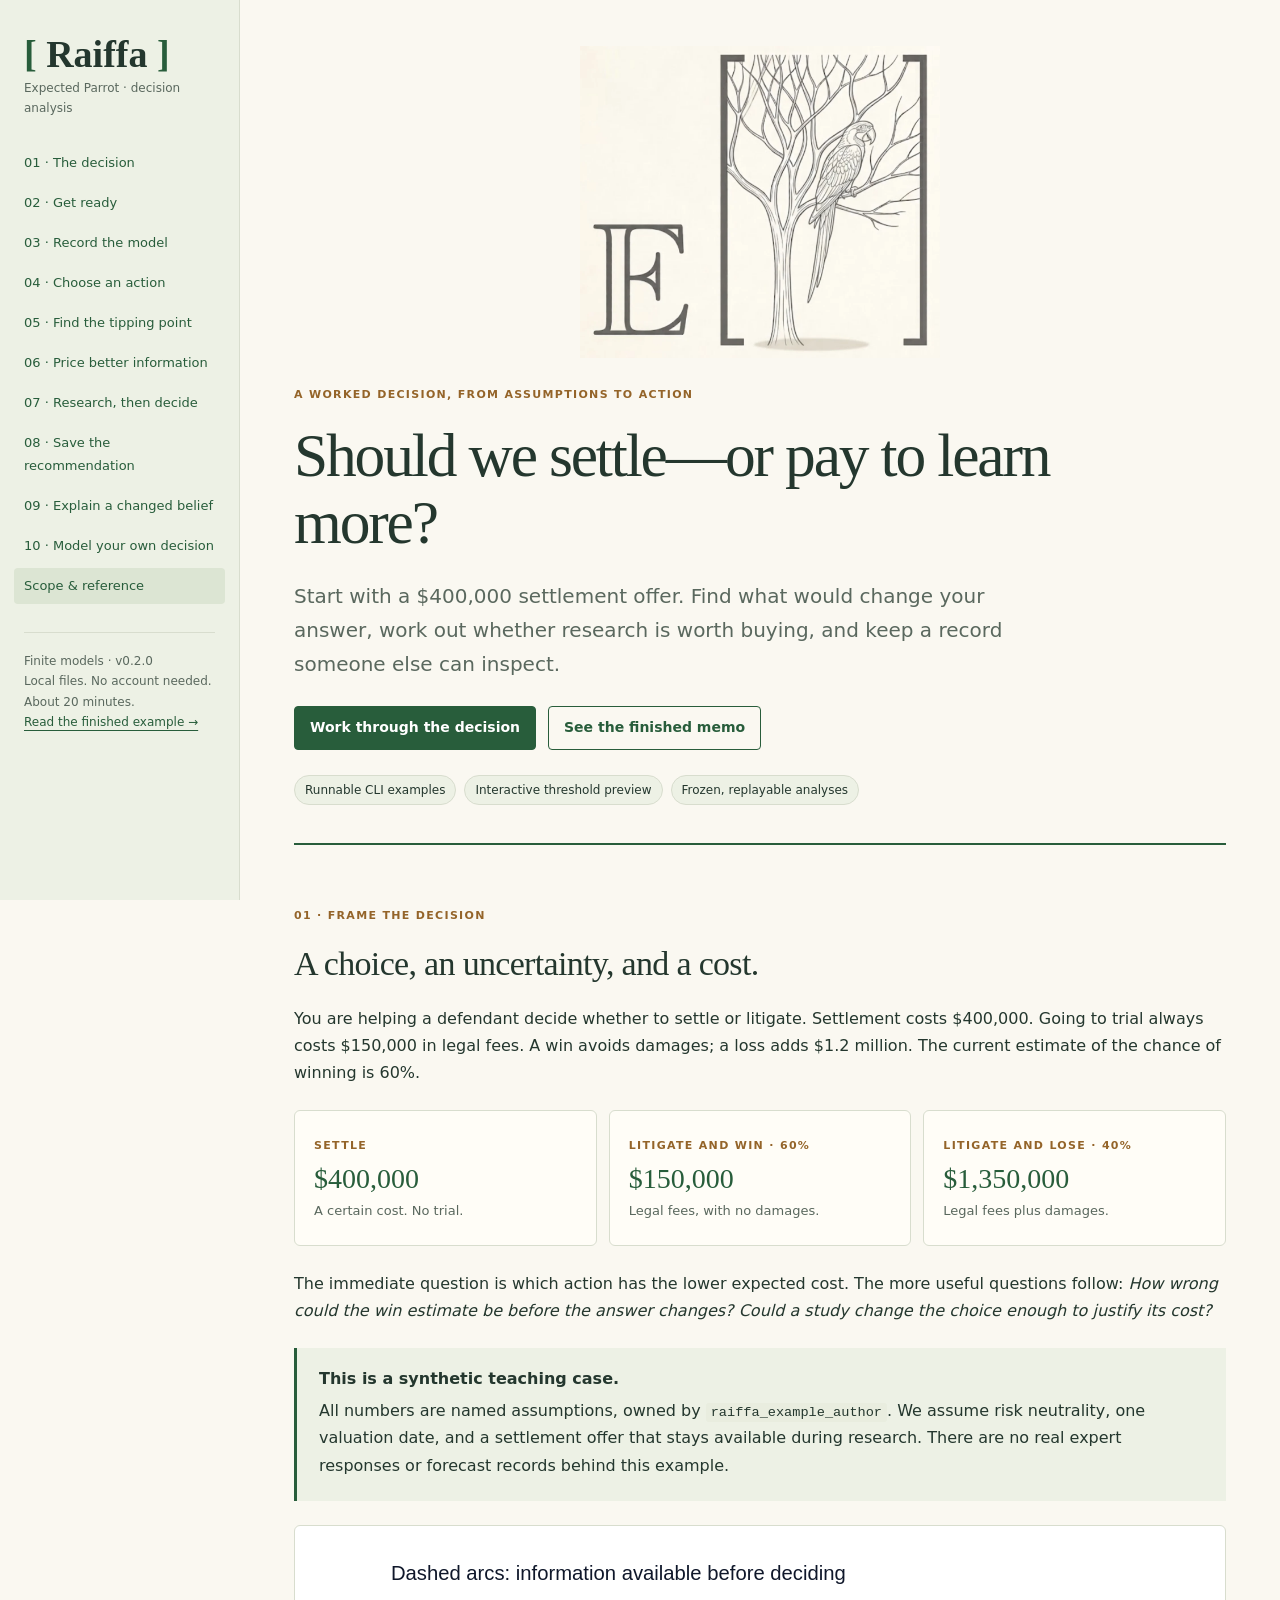
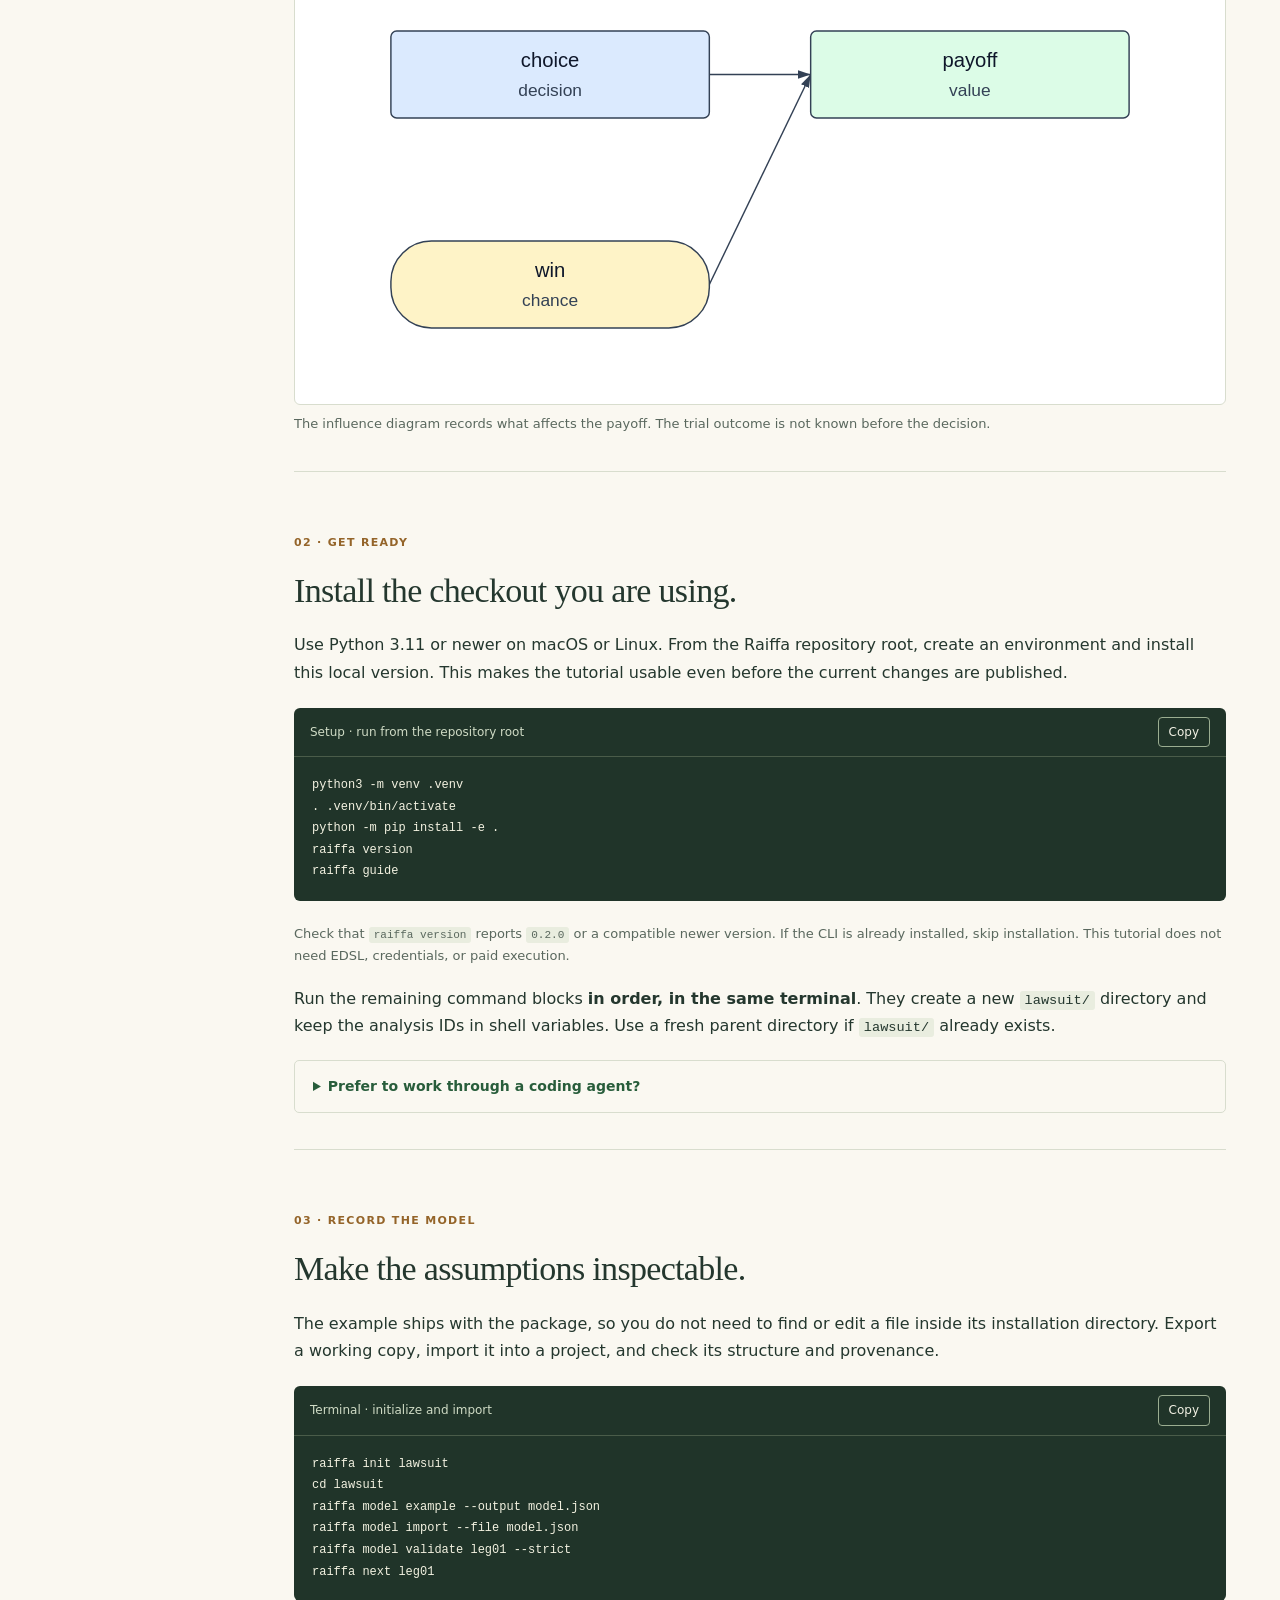
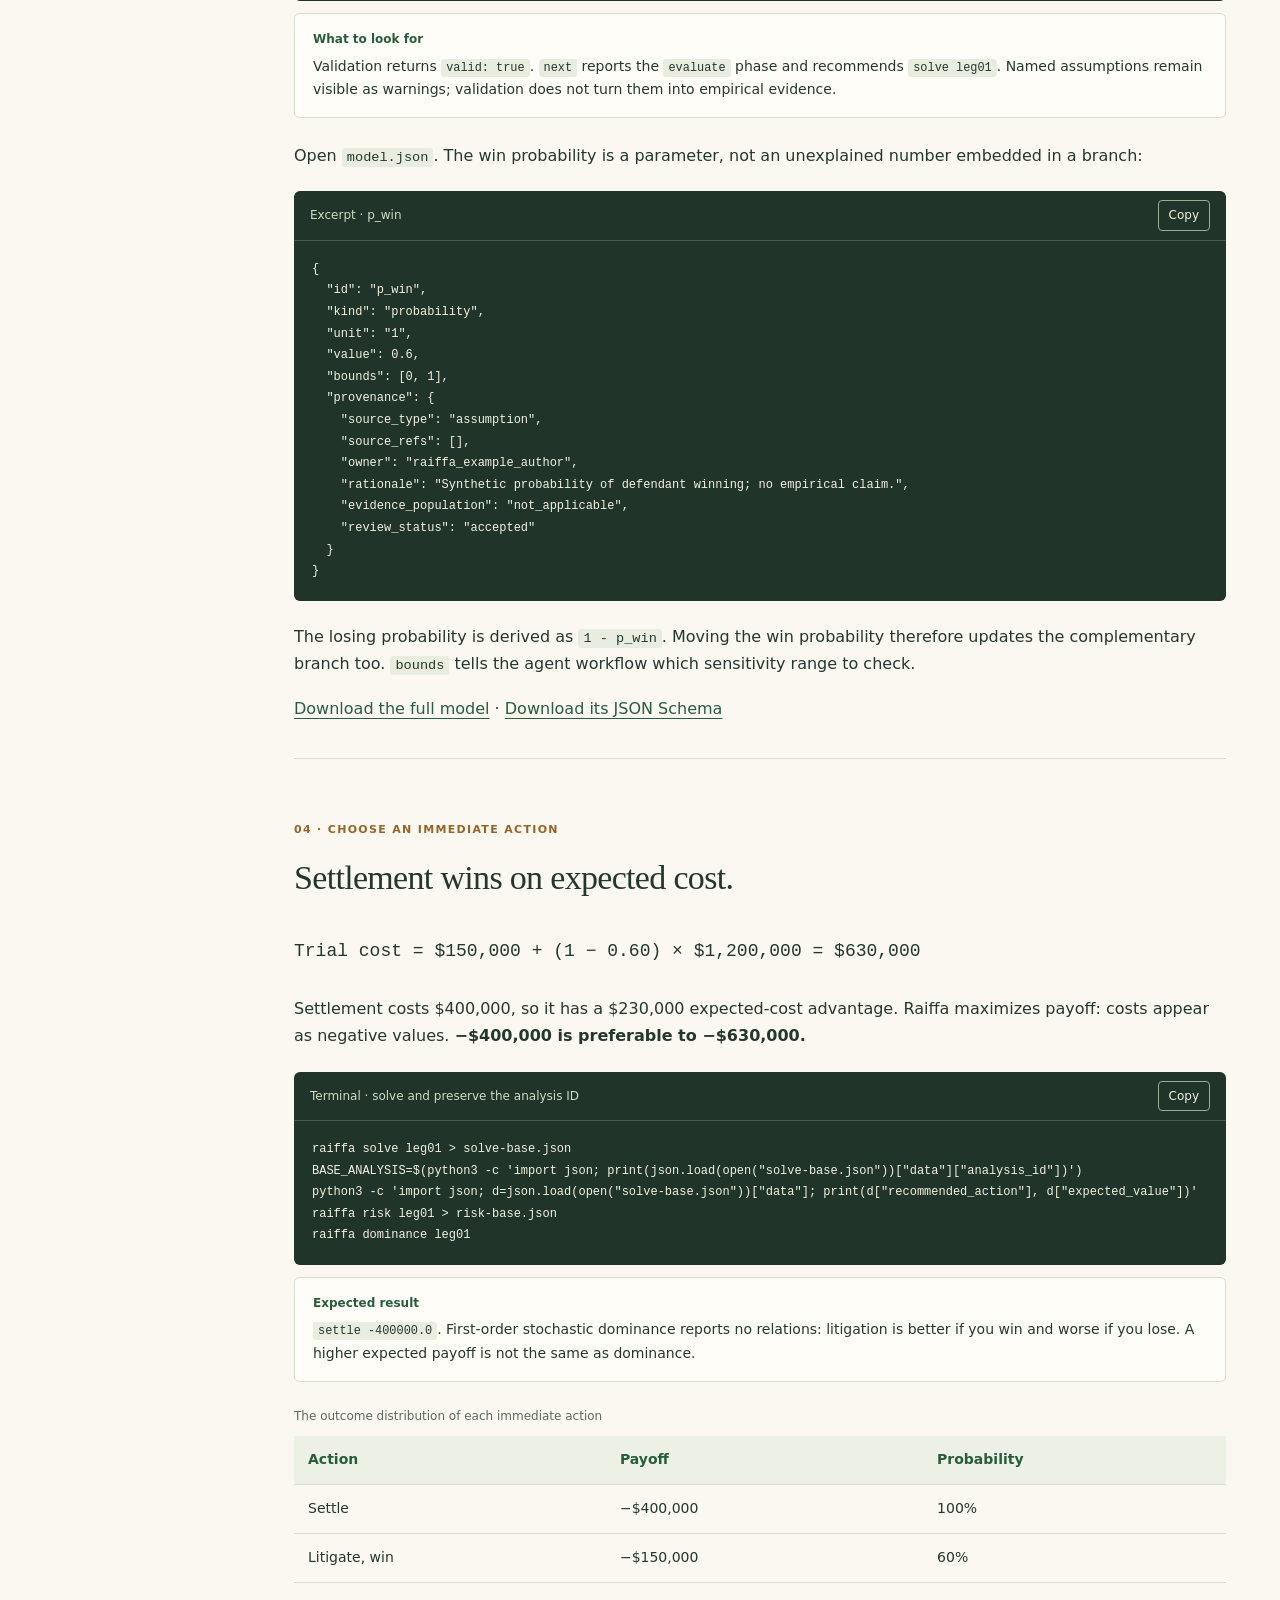
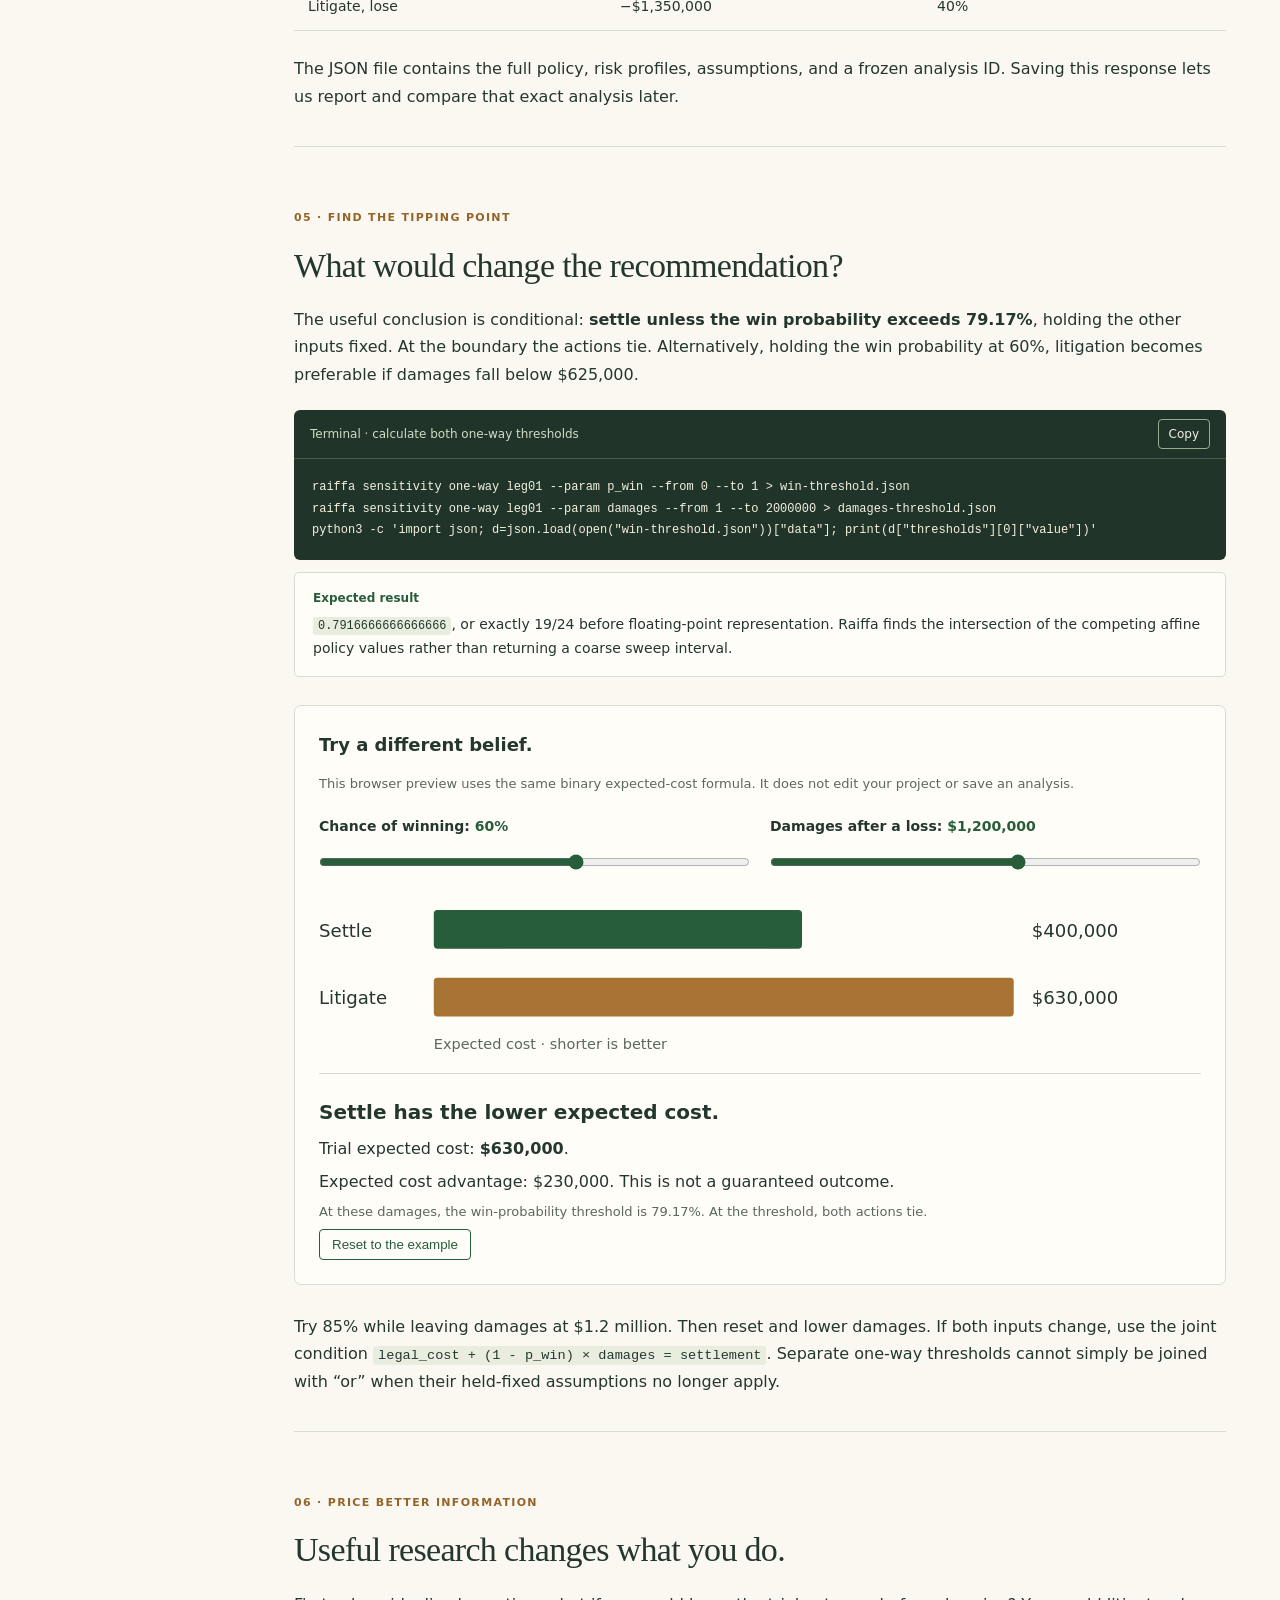
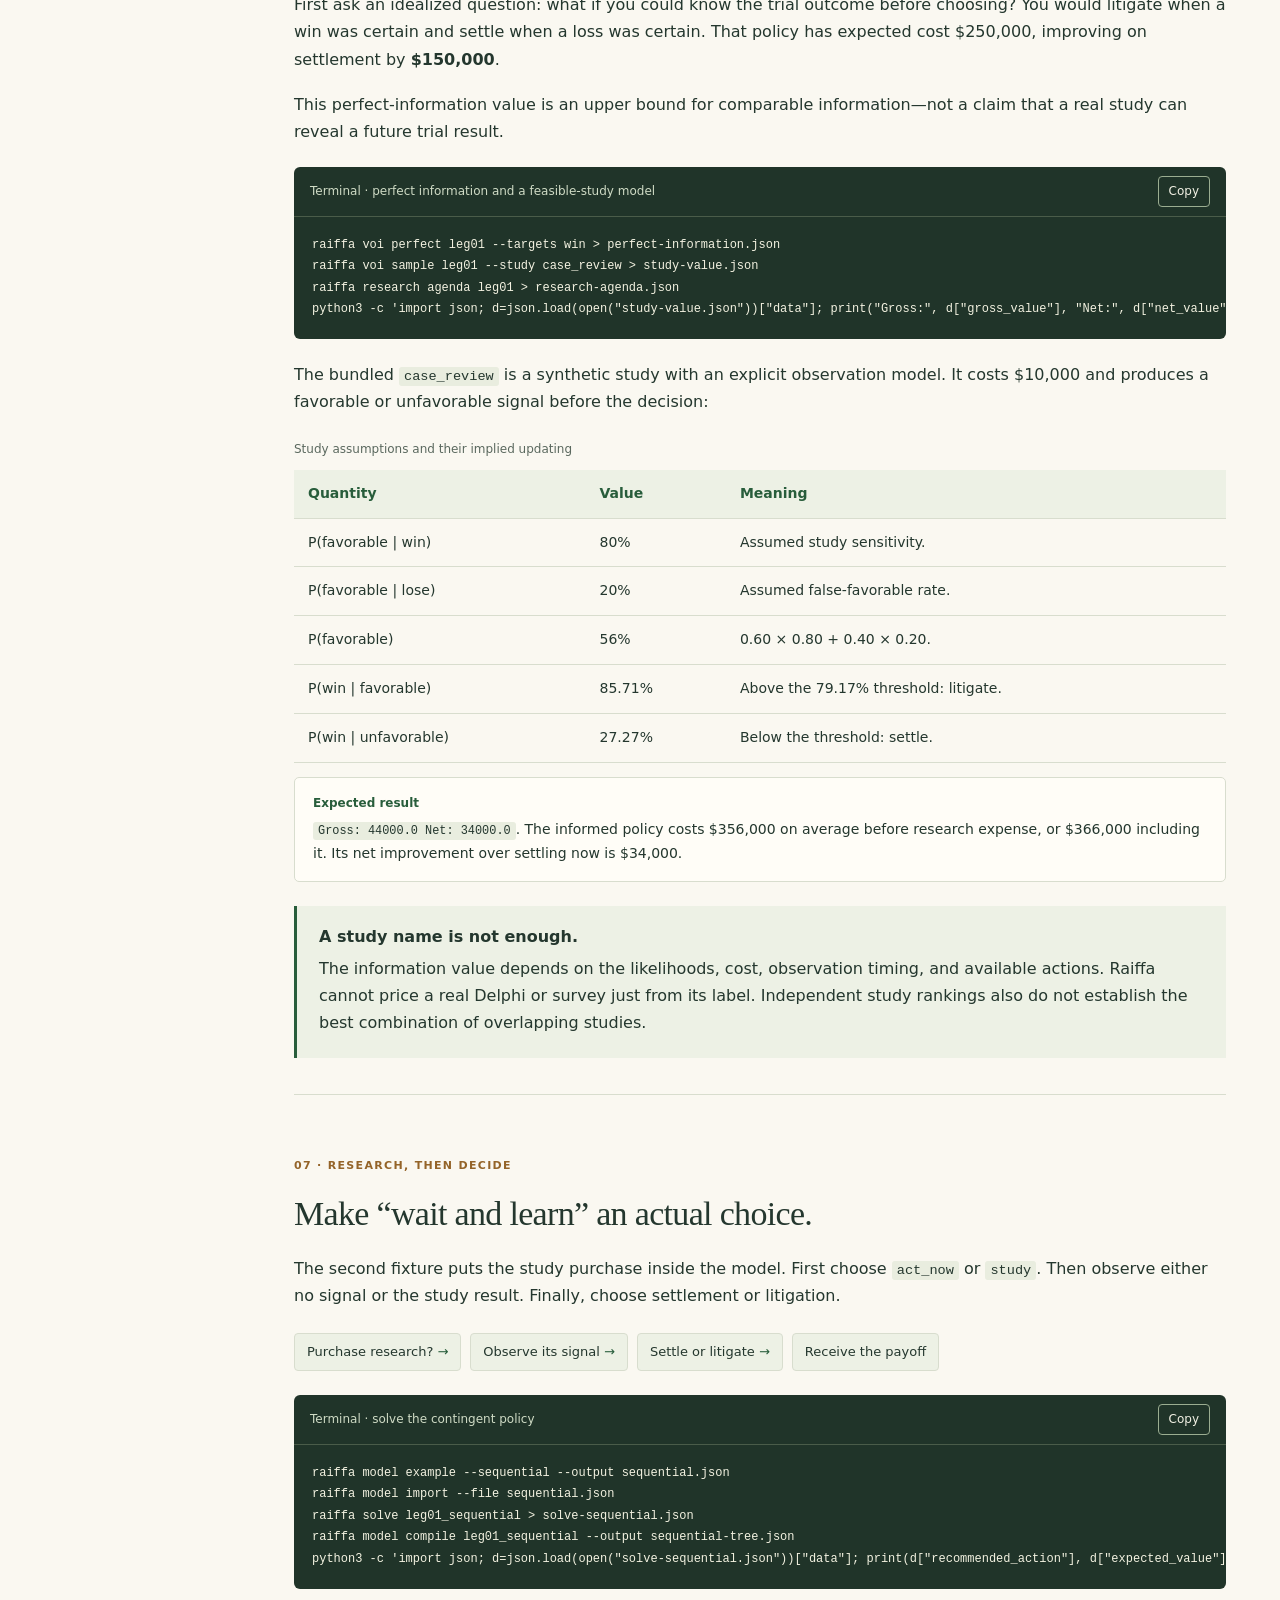
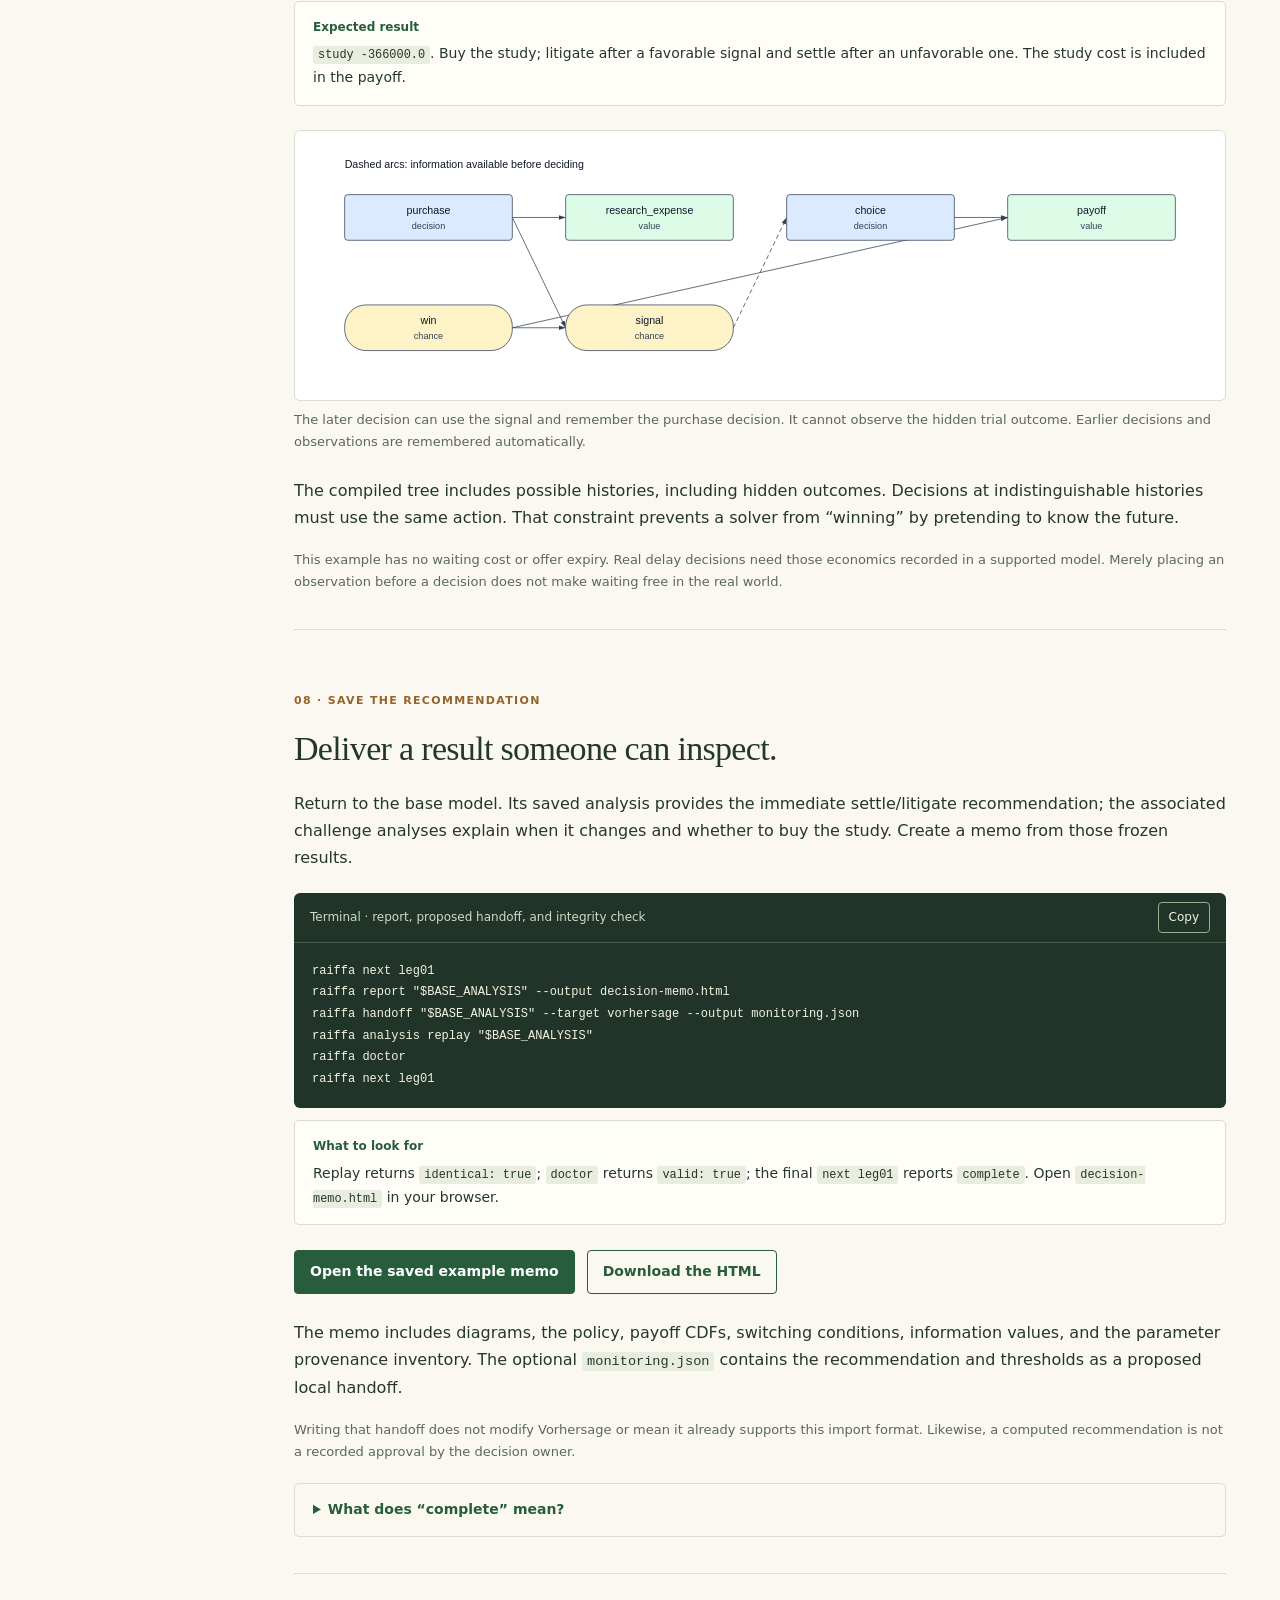
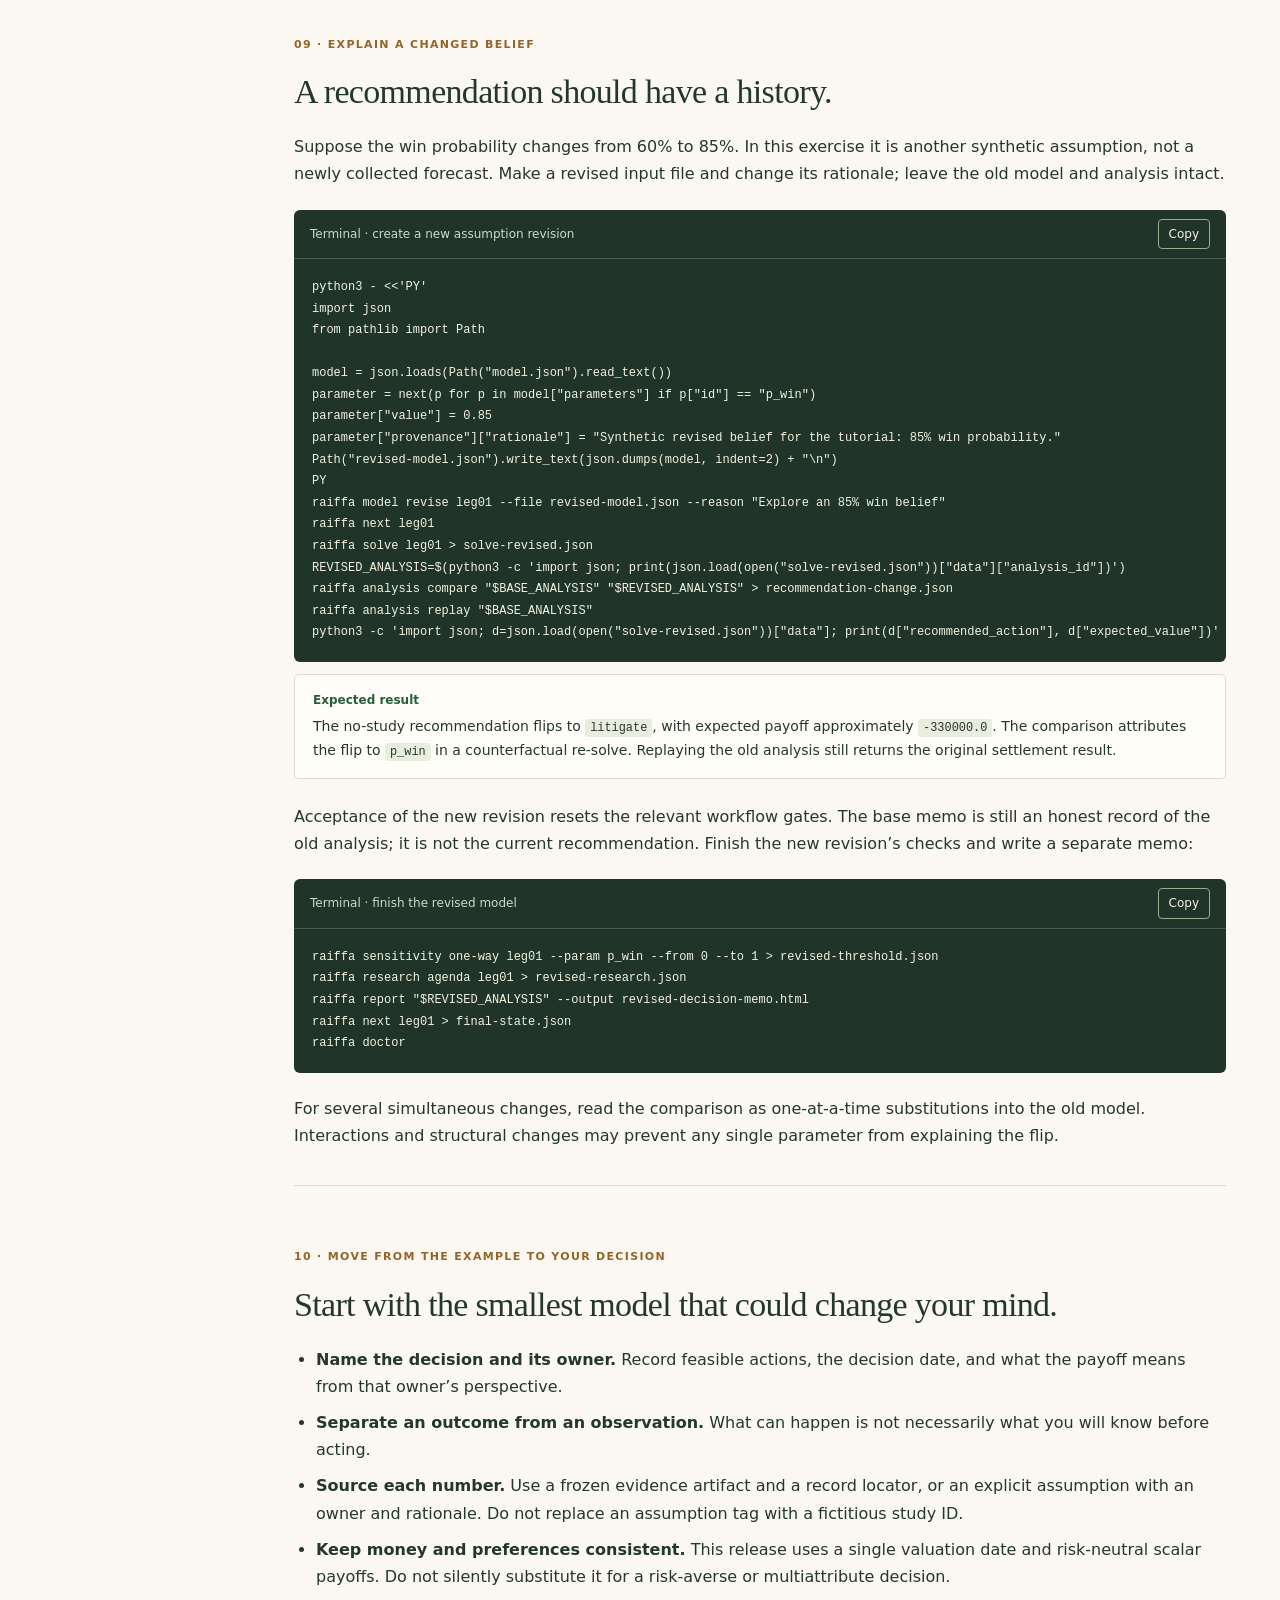
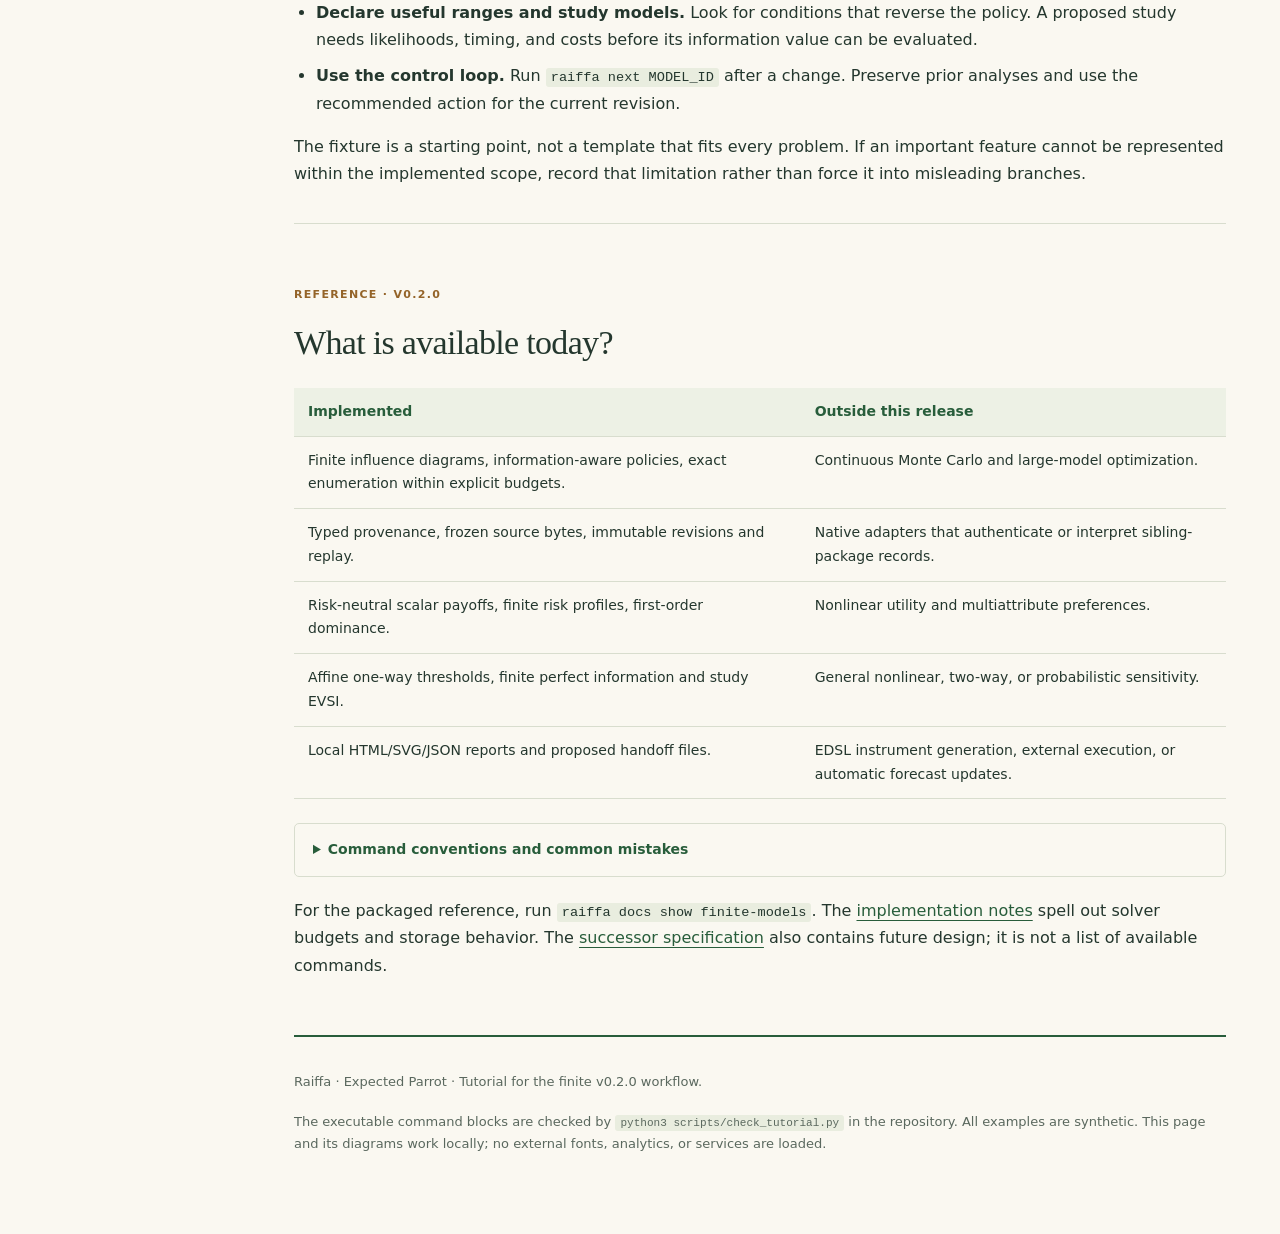
==== commit 89d4c709: "Add Raiffa artwork to README and tutorial" ====
--- a/docs/index.html
+++ b/docs/index.html
@@ -31,6 +31,7 @@
 </aside>
 <main id="main"><article>
   <header id="top">
+    <img class="package-artwork" src="assets/raiffa-artwork.webp" width="1268" height="1098" alt="Raiffa artwork: a parrot perched in a branching tree, framed by expectation brackets">
     <p class="eyebrow">A worked decision, from assumptions to action</p>
     <h1>Should we settle—or pay to learn more?</h1>
     <p class="lede">Start with a $400,000 settlement offer. Find what would change your answer, work out whether research is worth buying, and keep a record someone else can inspect.</p>
--- a/docs/assets/tutorial.css
+++ b/docs/assets/tutorial.css
@@ -2,5 +2,6 @@
 *{box-sizing:border-box}html{scroll-behavior:smooth;scroll-padding-top:28px}body{margin:0;background:var(--paper);color:var(--ink);font:16px/1.7 system-ui,-apple-system,BlinkMacSystemFont,"Segoe UI",sans-serif}a{color:var(--green);text-underline-offset:4px}:focus-visible{outline:3px solid var(--gold);outline-offset:4px}.skip{position:fixed;z-index:20;top:8px;left:8px;padding:10px;background:white;transform:translateY(-180%)}.skip:focus{transform:none}aside{position:fixed;inset:0 auto 0 0;width:240px;padding:32px 24px;overflow:auto;background:var(--soft);border-right:1px solid var(--line)}.brand{font:600 38px Georgia,serif;text-decoration:none;color:var(--ink)}.brand span{color:var(--green)}.brand-note{font-size:12px;color:var(--muted);margin:2px 0 26px}.eyebrow,.step{font-size:11px;font-weight:750;letter-spacing:.12em;text-transform:uppercase;color:var(--gold)}nav a{display:block;margin:4px -10px;padding:7px 10px;border-radius:4px;font-size:13px;text-decoration:none}nav a:hover,nav a[aria-current=location]{background:#dce5d3}.aside-note{margin-top:28px;padding-top:18px;border-top:1px solid var(--line);font-size:12px;color:var(--muted)}main{margin-left:240px}article{max-width:1090px;margin:auto;padding:46px 54px 60px;min-width:0}header{padding-bottom:38px;border-bottom:2px solid var(--green)}h1{font:500 clamp(38px,4.8vw,64px)/1.08 Georgia,serif;letter-spacing:-.035em;margin:18px 0 24px;max-width:830px}h2{font:500 34px/1.2 Georgia,serif;letter-spacing:-.02em;margin:8px 0 20px}h3{font-size:18px;margin:28px 0 10px}.lede{font-size:20px;color:var(--muted);max-width:760px}p{margin:12px 0 18px}.actions{display:flex;flex-wrap:wrap;gap:12px;margin:25px 0}.actions a{padding:9px 15px;border:1px solid var(--green);border-radius:4px;font-size:14px;font-weight:650;text-decoration:none}.actions a.primary{background:var(--green);color:white}.badges{display:flex;gap:8px;flex-wrap:wrap}.badges span{border:1px solid var(--line);background:var(--soft);font-size:12px;padding:4px 10px;border-radius:20px}section{padding-top:50px}section+section{margin-top:36px;border-top:1px solid var(--line)}.cards{display:grid;grid-template-columns:repeat(3,1fr);gap:12px;margin:24px 0}.card{background:#fffdf7;border:1px solid var(--line);border-radius:6px;padding:19px;min-width:0}.card .amount{display:block;font:500 28px Georgia,serif;color:var(--green);margin:5px 0}.card p{font-size:13px;color:var(--muted);margin:4px 0}.callout{margin:24px 0;padding:17px 22px;background:var(--soft);border-left:3px solid var(--green)}.callout p{margin:5px 0}.small,figcaption{font-size:13px;color:var(--muted)}figure{margin:24px 0}figure img{display:block;width:100%;max-height:480px;border:1px solid var(--line);border-radius:6px;background:white;padding:18px;object-fit:contain}figcaption{padding-top:8px}code{padding:2px 5px;border-radius:3px;background:#e9eddf;font:.85em ui-monospace,SFMono-Regular,Consolas,monospace;overflow-wrap:anywhere}.terminal{position:relative;margin:22px 0;border-radius:6px;background:var(--code);overflow:hidden;min-width:0}.terminal-head{display:flex;align-items:center;justify-content:space-between;gap:14px;padding:9px 16px;border-bottom:1px solid #4a5c49;color:#cfdbc5;font-size:12px}.copy{border:1px solid #9bad91;border-radius:4px;background:none;color:#f2f1e4;padding:4px 10px;cursor:pointer;font:inherit}.copy:hover{background:#36513e}pre{margin:0;padding:18px;overflow:auto;color:#f3f2e1;font:12px/1.8 ui-monospace,SFMono-Regular,Consolas,monospace;tab-size:2}pre code{padding:0;background:none;color:inherit;font:inherit;overflow-wrap:normal}.expected{padding:15px 18px;border:1px solid var(--line);border-radius:5px;background:#fffdf7;margin:-10px 0 24px}.expected strong{display:block;font-size:12px;color:var(--green);margin-bottom:5px}.expected p{font-size:14px;margin:0}.table-wrap{max-width:100%;overflow-x:auto;margin:24px 0}table{width:100%;border-collapse:collapse;font-size:14px}th,td{text-align:left;vertical-align:top;padding:12px 14px;border-bottom:1px solid var(--line)}th{background:var(--soft);color:var(--green)}caption{text-align:left;color:var(--muted);font-size:12px;padding:0 0 10px}details{margin:20px 0;border:1px solid var(--line);border-radius:5px;padding:14px 18px}summary{cursor:pointer;font-size:14px;font-weight:650;color:var(--green)}details .terminal{margin-bottom:2px}.lab{margin:28px 0;padding:24px;border:1px solid var(--line);border-radius:7px;background:#fffdf7}.lab h3{margin:0 0 8px}.controls{display:grid;grid-template-columns:1fr 1fr;gap:20px;margin:20px 0}.control label{display:block;font-size:14px;font-weight:600}.control output{color:var(--green);font-variant-numeric:tabular-nums}input[type=range]{width:100%;margin:15px 0 5px;accent-color:var(--green)}.reset{border:1px solid var(--green);border-radius:4px;background:transparent;color:var(--green);padding:7px 12px;cursor:pointer}.lab-result{padding:15px 0 0;border-top:1px solid var(--line)}.lab-result p{margin:6px 0}.lab-result .recommendation{font-size:20px;font-weight:650}.formula{font:18px/1.8 ui-monospace,Consolas,monospace;padding:16px 0;overflow-x:auto}.mini-chart{width:100%;display:block;margin:18px 0}.route{display:flex;align-items:center;gap:9px;flex-wrap:wrap;padding:0;list-style:none;margin:24px 0}.route li{background:var(--soft);border:1px solid var(--line);padding:7px 12px;font-size:13px;border-radius:4px}.route li:not(:last-child)::after{content:" →";color:var(--green)}footer{margin-top:56px;padding-top:22px;border-top:2px solid var(--green);font-size:13px;color:var(--muted)}.sr-only{position:absolute;width:1px;height:1px;overflow:hidden;clip-path:inset(50%);white-space:nowrap}ul{padding-left:22px}.inline-list li{margin:9px 0}
 @media(max-width:1000px){aside{width:205px;padding:25px 18px}main{margin-left:205px}article{padding:35px 30px}.cards{grid-template-columns:1fr}.card .amount{font-size:25px}}
 @media(max-width:720px){aside{position:static;width:auto;border-right:0;border-bottom:1px solid var(--line);padding:20px}.brand{font-size:30px}.brand-note{margin-bottom:8px}nav{display:flex;flex-wrap:wrap;gap:4px 10px}nav a{margin:0;padding:5px;font-size:12px}.aside-note{display:none}main{margin-left:0}article{padding:28px 20px}h1{font-size:42px}h2{font-size:30px}.lede{font-size:18px}.controls{grid-template-columns:1fr}.lab{padding:18px}.terminal-head{font-size:11px}pre{font-size:11px;padding:15px}section{padding-top:35px}th,td{padding:10px;font-size:13px}}
+.package-artwork{display:block;width:min(100%,360px);height:auto;margin:0 auto 28px}
 @media(prefers-reduced-motion:reduce){html{scroll-behavior:auto}}
 @media print{aside,.copy,.reset,.skip{display:none}main{margin:0}article{max-width:none;padding:0}body{background:white;font-size:11pt}section{break-inside:avoid}.terminal{border:1px solid #bbb;background:white}pre{color:black;white-space:pre-wrap}.terminal-head{color:black}.actions a{color:black}a{text-decoration:none}}
